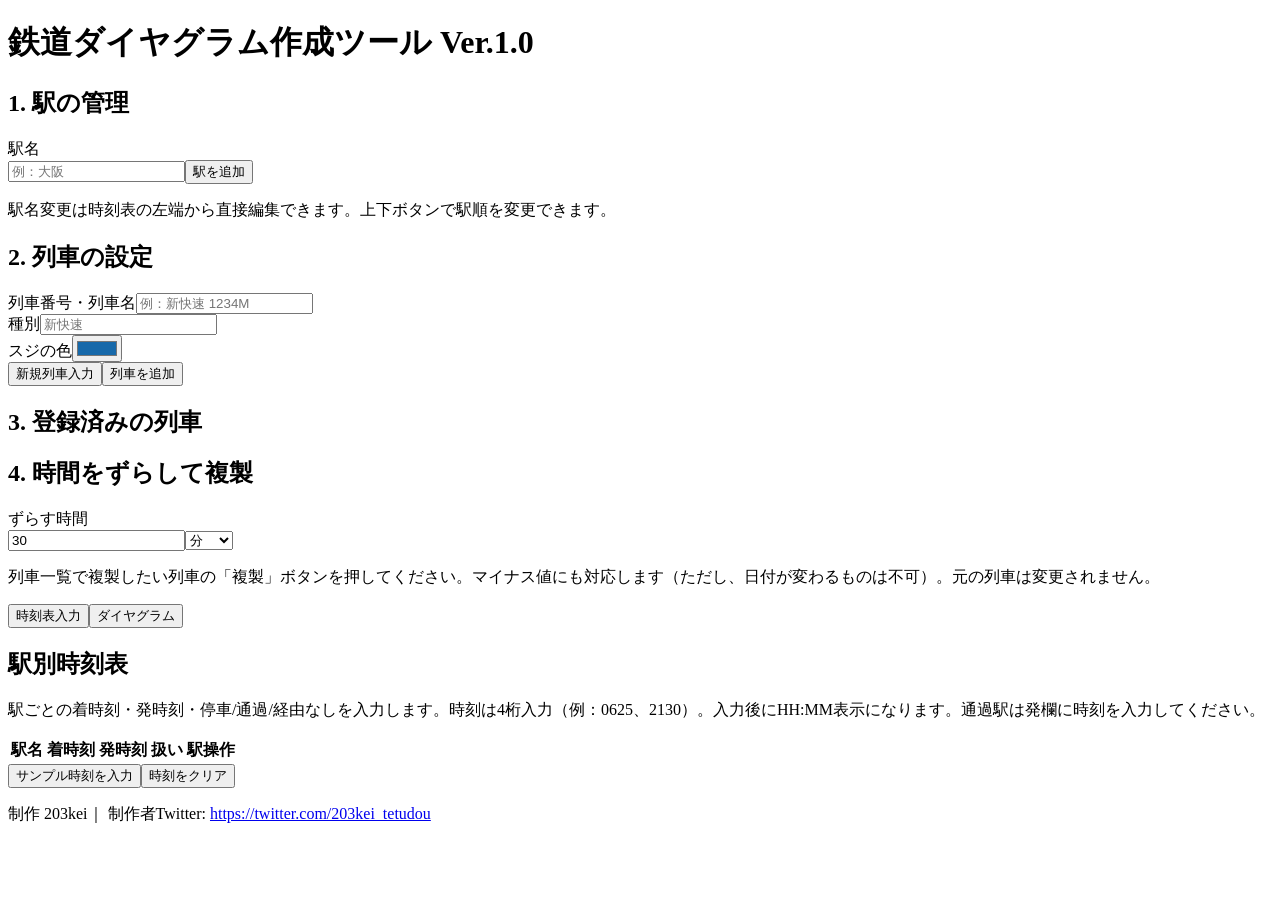
==== index.html @ 641d51cf "Add files via upload" ====
<!doctype html>
<html lang="ja">
<head>
<meta charset="utf-8">
<meta name="viewport" content="width=device-width,initial-scale=1">
<title>鉄道ダイヤグラム作成ツール Ver.1.0</title>
<link rel="stylesheet" href="style.css">
</head>
<body>
<header><h1>鉄道ダイヤグラム作成ツール Ver.1.0</h1></header>
<main>
<aside class="panel">
  <div class="section">
    <h2>1. 駅の管理</h2>
    <label for="newStation">駅名</label>
    <div class="row"><input id="newStation" placeholder="例：大阪"><button id="addStation">駅を追加</button></div>
    <p class="hint">駅名変更は時刻表の左端から直接編集できます。上下ボタンで駅順を変更できます。</p>
  </div>
  <div class="section">
    <h2>2. 列車の設定</h2>
    <label for="trainName">列車番号・列車名</label><input id="trainName" placeholder="例：新快速 1234M">
    <div class="row">
      <div><label for="trainType">種別</label><input id="trainType" placeholder="新快速"></div>
      <div><label for="trainColor">スジの色</label><input id="trainColor" type="color" value="#1769aa"></div>
    </div>
    <div class="actions"><button id="newTrain" class="secondary">新規列車入力</button><button id="saveTrain">列車を追加</button><button id="cancelEdit" class="secondary" hidden>編集取消</button></div>
    <div id="status" role="status"></div>
  </div>
  <div class="section">
    <h2>3. 登録済みの列車</h2><div id="trainList"></div>
  </div>
  <div>
    <h2>4. 時間をずらして複製</h2>
    <label for="shiftValue">ずらす時間</label>
    <div class="row"><input id="shiftValue" type="number" value="30" step="1"><select id="shiftUnit"><option value="1">分</option><option value="60">時間</option></select></div>
    <p class="hint">列車一覧で複製したい列車の「複製」ボタンを押してください。マイナス値にも対応します（ただし、日付が変わるものは不可）。元の列車は変更されません。</p>
  </div>
</aside>
<section class="work">
  <div class="tabs"><button id="tabTimetable" class="active">時刻表入力</button><button id="tabDiagram" class="secondary">ダイヤグラム</button></div>
  <section id="timetablePane">
    <h2>駅別時刻表</h2>
    <p class="hint">駅ごとの着時刻・発時刻・停車/通過/経由なしを入力します。時刻は4桁入力（例：0625、2130）。入力後にHH:MM表示になります。通過駅は発欄に時刻を入力してください。</p>
    <div class="table-wrap"><table id="timeTable"><thead><tr><th>駅名</th><th>着時刻</th><th>発時刻</th><th>扱い</th><th>駅操作</th></tr></thead><tbody></tbody></table></div>
    <div class="actions"><button id="fillDemo" class="secondary">サンプル時刻を入力</button><button id="clearTimes" class="secondary">時刻をクリア</button></div>
  </section>
  <section id="diagramPane" hidden>
    <div class="row" style="align-items:end;flex-wrap:wrap">
      <div><h2>ダイヤグラム</h2><small class="hint">横軸：時刻 ／ 縦軸：駅</small></div>
      <div><label for="startTime">表示開始</label><input id="startTime" type="text" value="0500" maxlength="5"></div>
      <div><label for="endTime">表示終了</label><input id="endTime" type="text" value="2400" maxlength="5"></div>
      <div style="flex:0 0 auto"><button id="redraw" class="secondary">更新</button></div>
    </div>
    <div class="actions">
      <button id="saveJson">JSON保存</button><button id="loadJson" class="secondary">JSON読み込み</button><input id="jsonFile" type="file" accept=".json,application/json" hidden>
      <button id="saveSvg" class="secondary">SVG保存</button><button id="saveCsv" class="secondary">CSV保存</button><button id="savePng" class="secondary">PNG保存</button>
    </div>
    <div id="diagramWrap"><svg id="diagram" xmlns="http://www.w3.org/2000/svg" role="img" aria-label="鉄道ダイヤグラム"></svg></div>
    <div id="legend" class="legend"></div>
  </section>
</section>
</main>
<footer>
  <p>制作 203kei｜ 制作者Twitter: <a href="https://twitter.com/203kei_tetudou" target="_blank" rel="noopener noreferrer">https://twitter.com/203kei_tetudou</a></p>
</footer>
<script>
(()=>{
'use strict';
const $=id=>document.getElementById(id),NS='http://www.w3.org/2000/svg';
let stations=[],trains=[],editingId=null,formRows=[];
const palette=['#1769aa','#d35400','#198754','#8e44ad','#c0392b','#117a65','#7d6608','#34495e'];
function uid(){return 'v3_'+Date.now().toString(36)+'_'+Math.random().toString(36).slice(2,9)}
function parseTime(v){
 if(v==null||String(v).trim()==='')return null;
 const s=String(v).trim().replace(':','');
 if(!/^\d{1,4}$/.test(s))return NaN;
 const padded=s.padStart(4,'0'),h=Number(padded.slice(0,2)),m=Number(padded.slice(2));
 return h<=47&&m<60?h*60+m:NaN;
}
function format(n){return n==null?'':String(Math.floor(n/60)).padStart(2,'0')+':'+String(n%60).padStart(2,'0')}
function inputFormat(v){const n=parseTime(v);return Number.isNaN(n)?v:n==null?'':format(n)}
function download(blob,name){const u=URL.createObjectURL(blob),a=document.createElement('a');a.href=u;a.download=name;document.body.append(a);a.click();a.remove();setTimeout(()=>URL.revokeObjectURL(u),1200)}
function status(s,bad=false){$('status').textContent=s;$('status').style.color=bad?'#a33':'#17623c'}
function freshRow(){return {arr:'',dep:'',kind:'none'}}
function makeRows(){formRows=stations.map(freshRow);drawTable()}
function resetForm(){editingId=null;$('trainName').value='';$('trainType').value='';$('trainColor').value='#1769aa';makeRows();$('saveTrain').textContent='列車を追加';$('cancelEdit').hidden=true}
function rowToMinutes(r){
 const a=parseTime(r.arr),d=parseTime(r.dep);
 if(Number.isNaN(a)||Number.isNaN(d))return {error:true};
 if(r.kind==='none')return {arr:null,dep:null,kind:'none'};
 if(r.kind==='pass'){const t=d??a;return t==null?{error:true}:{arr:null,dep:t,kind:'pass'};}
 if(a==null&&d==null)return {error:true};
 return {arr:a,dep:d,kind:'stop'};
}
function saveTrain(){
 const name=$('trainName').value.trim();if(!name){status('列車番号・列車名を入力してください。',true);return}
 const points=formRows.map((r,i)=>({station:stations[i].name,...rowToMinutes(r)}));
 if(points.some(p=>p.error)){status('時刻は4桁数字（例：0625）で入力してください。停車駅は着・発のどちらか、通過駅は時刻を入力してください。',true);return}
 const used=points.filter(p=>p.kind!=='none');if(used.length<2){status('2駅以上の時刻を入力してください。',true);return}
 const sequence=used.map(p=>p.dep??p.arr);
 for(let i=1;i<sequence.length;i++)if(sequence[i]<sequence[i-1]){status('時刻の順番が逆になっています。',true);return}
 const t={id:editingId||uid(),name,type:$('trainType').value.trim(),color:$('trainColor').value,points};
 if(editingId)trains=trains.map(x=>x.id===editingId?t:x);else trains.push(t);
 status(editingId?'列車を更新しました。':'列車を追加しました。');resetForm();render();
}
function editTrain(id){
 const t=trains.find(x=>x.id===id);if(!t)return;
 editingId=id;$('trainName').value=t.name;$('trainType').value=t.type||'';$('trainColor').value=t.color||'#1769aa';
 formRows=stations.map(s=>{const p=t.points.find(p=>p.station===s.name);return p?{arr:p.arr==null?'':format(p.arr),dep:p.dep==null?'':format(p.dep),kind:p.kind||'stop'}:freshRow()});
 drawTable();$('saveTrain').textContent='変更を保存';$('cancelEdit').hidden=false;status('編集中：'+t.name);showTab('timetable');
}
function deleteTrain(id){
 const t=trains.find(x=>x.id===id);if(!t||!confirm(t.name+'を削除しますか？'))return;
 trains=trains.filter(x=>x.id!==id);if(editingId===id)resetForm();render();status('列車を削除しました。');
}
function duplicateTrain(id){
 const original=trains.find(t=>t.id===id);if(!original)return;
 const raw=Number($('shiftValue').value),unit=Number($('shiftUnit').value);
 if(!Number.isFinite(raw)||!Number.isInteger(raw)){alert('ずらす時間を整数で入力してください。');return}
 const shift=raw*unit;
 const copy={...original,id:uid(),name:original.name+'（複製）',points:original.points.map(p=>({...p,arr:p.arr==null?null:p.arr+shift,dep:p.dep==null?null:p.dep+shift}))};
 if(copy.points.some(p=>(p.arr!=null&&p.arr<0)||(p.dep!=null&&p.dep<0))){alert('複製後の時刻が0時より前になります。複製できません。');return}
 trains.push(copy);render();status(original.name+'を'+(shift>=0?'+':'')+shift+'分ずらして複製しました。');
}
function drawList(){
 const el=$('trainList');el.replaceChildren();
 if(!trains.length){el.textContent='列車はまだありません。';el.className='hint';return}
 el.className='';
 trains.forEach(t=>{
  const d=document.createElement('div');d.className='train-card';
  const name=document.createElement('span');name.className='name';name.textContent=(t.type?'['+t.type+'] ':'')+t.name;
  const buttons=document.createElement('span');
  const e=document.createElement('button');e.className='secondary';e.textContent='編集';e.onclick=()=>editTrain(t.id);
  const c=document.createElement('button');c.className='secondary';c.textContent='複製';c.onclick=()=>duplicateTrain(t.id);
  const x=document.createElement('button');x.className='danger';x.textContent='削除';x.onclick=()=>deleteTrain(t.id);
  buttons.append(e,c,x);d.append(name,buttons);el.append(d);
 });
}
function drawTable(){
 const body=$('timeTable').querySelector('tbody');body.replaceChildren();
 stations.forEach((s,i)=>{
  const r=formRows[i]||freshRow(),tr=document.createElement('tr');
  const nameTd=document.createElement('td'),nameInput=document.createElement('input');
  nameInput.value=s.name;nameInput.setAttribute('aria-label','駅名');
  nameInput.onchange=()=>renameStation(s.id,nameInput.value);
  nameTd.append(nameInput);tr.append(nameTd);
  ['arr','dep'].forEach(key=>{
   const td=document.createElement('td'),input=document.createElement('input');
   input.className='time';input.inputMode='numeric';input.maxLength=5;input.placeholder='例 0625';input.value=r[key];
   input.setAttribute('aria-label',s.name+(key==='arr'?' 着時刻':' 発時刻'));
   input.oninput=()=>{formRows[i][key]=input.value.replace(/[^\d:]/g,'').slice(0,5)};
   input.onblur=()=>{if(input.value){const v=inputFormat(input.value);input.value=v;formRows[i][key]=v}};
   td.append(input);tr.append(td);
  });
  const kindTd=document.createElement('td'),sel=document.createElement('select');
  [['none','経由なし'],['stop','停車'],['pass','通過']].forEach(([v,l])=>{const o=document.createElement('option');o.value=v;o.textContent=l;sel.append(o)});
  sel.value=r.kind;sel.onchange=()=>{formRows[i].kind=sel.value;if(sel.value==='pass')formRows[i].arr='';drawTable()};
  kindTd.append(sel);tr.append(kindTd);
  const actionTd=document.createElement('td'),tools=document.createElement('div');tools.className='station-tools';
  const up=document.createElement('button');up.className='secondary';up.textContent='↑';up.disabled=i===0;up.onclick=()=>moveStation(i,-1);
  const down=document.createElement('button');down.className='secondary';down.textContent='↓';down.disabled=i===stations.length-1;down.onclick=()=>moveStation(i,1);
  const del=document.createElement('button');del.className='danger';del.textContent='削除';del.onclick=()=>deleteStation(s.id);
  tools.append(up,down,del);actionTd.append(tools);tr.append(actionTd);body.append(tr);
 });
}
function renameStation(id,value){
 const name=value.trim();if(!name){alert('駅名を空欄にはできません。');drawTable();return}
 if(stations.some(s=>s.id!==id&&s.name===name)){alert('同じ駅名は登録できません。');drawTable();return}
 const s=stations.find(x=>x.id===id);if(!s)return;const old=s.name;s.name=name;
 trains.forEach(t=>t.points.forEach(p=>{if(p.station===old)p.station=name}));
 renderDiagram();
}
function addStation(){
 const name=$('newStation').value.trim();if(!name)return;
 if(stations.some(s=>s.name===name)){alert('同じ駅名は登録できません。');return}
 stations.push({id:uid(),name});$('newStation').value='';
 formRows.push(freshRow());
 render();status(name+'を追加しました。');
}
function deleteStation(id){
 const s=stations.find(x=>x.id===id);if(!s)return;
 if(!confirm(s.name+'を削除しますか？登録済み列車の該当駅データも削除されます。'))return;
 const idx=stations.findIndex(x=>x.id===id);stations.splice(idx,1);
 trains.forEach(t=>t.points=t.points.filter(p=>p.station!==s.name));
 formRows.splice(idx,1);
 render();status(s.name+'を削除しました。');
}
function moveStation(index,delta){
 const target=index+delta;if(target<0||target>=stations.length)return;
 [stations[index],stations[target]]=[stations[target],stations[index]];
 [formRows[index],formRows[target]]=[formRows[target],formRows[index]];
 render();
}
function renderList(){drawList()}
function renderDiagram(){
 const svg=$('diagram'),start=parseTime($('startTime').value),end=parseTime($('endTime').value);
 if(start==null||end==null||Number.isNaN(start)||Number.isNaN(end)||end<=start){svg.innerHTML='<text x="20" y="35" fill="#a33">表示時刻を確認してください（終了は開始より後）。</text>';return}
 const W=1100,L=145,R=25,T=45,B=55,ph=Math.max(350,stations.length*58),H=T+ph+B,pw=W-L-R;
 const x=t=>L+(t-start)/(end-start)*pw,y=i=>T+(stations.length<2?0:i*ph/(stations.length-1));
 let z='<rect width="'+W+'" height="'+H+'" fill="white"/>';
 const step=(end-start)>360?60:30;
 for(let t=Math.ceil(start/step)*step;t<=end;t+=step){const xx=x(t);z+='<line x1="'+xx+'" y1="'+T+'" x2="'+xx+'" y2="'+(T+ph)+'" stroke="#dce3eb"/><text x="'+xx+'" y="'+(T-12)+'" text-anchor="middle" font-size="12" fill="#425466">'+format(t)+'</text>'}
 stations.forEach((s,i)=>{const yy=y(i);z+='<line x1="'+L+'" y1="'+yy+'" x2="'+(W-R)+'" y2="'+yy+'" stroke="#cbd5df"/><text x="'+(L-12)+'" y="'+(yy+4)+'" text-anchor="end" font-size="12" fill="#24364a">'+escapeXML(s.name)+'</text>'});
 trains.forEach(t=>{
  const pts=t.points
   .map(p=>({p,index:stations.findIndex(s=>s.name===p.station)}))
   .filter(o=>o.index>=0&&o.p.kind!=='none')
   .map(o=>{
    const time=o.p.dep??o.p.arr;
    return {
     time:time,
     x:time!=null?x(time):null,
     y:y(o.index),
     kind:o.p.kind,
     index:o.index
    };
   })
   .filter(p=>p.time!=null&&p.time>=start&&p.time<=end);

  if(pts.length>=2){
   z+='<polyline points="'+pts.map(p=>p.x+','+p.y).join(' ')+'" fill="none" stroke="'+safeColor(t.color)+'" stroke-width="2.4" stroke-linejoin="round"/>';
   pts.forEach(p=>{if(p.kind==='pass')z+='<path d="M '+(p.x-4)+' '+(p.y-4)+' L '+(p.x+4)+' '+(p.y+4)+' M '+(p.x-4)+' '+(p.y+4)+' L '+(p.x+4)+' '+(p.y-4)+'" stroke="'+safeColor(t.color)+'" stroke-width="2"/>';else z+='<circle cx="'+p.x+'" cy="'+p.y+'" r="3" fill="'+safeColor(t.color)+'"/>'});
   const last=pts[pts.length-1];
   const labelX=Math.min(W-R-10,Math.max(L+5,last.x+7));
   const textAnchor=last.x+70>W-R?'end':'start';
   const adjustedX=textAnchor==='end'?Math.min(W-R-5,last.x-7):labelX;
   z+='<text x="'+adjustedX+'" y="'+(last.y-7)+'" text-anchor="'+textAnchor+'" font-size="11" fill="'+safeColor(t.color)+'">'+escapeXML(t.name)+'</text>';
  }
 });
 svg.setAttribute('viewBox','0 0 '+W+' '+H);svg.setAttribute('width',W);svg.setAttribute('height',H);svg.innerHTML=z;
 const legend=$('legend');legend.replaceChildren();trains.forEach(t=>{const s=document.createElement('span'),i=document.createElement('i');i.className='swatch';i.style.background=safeColor(t.color);s.append(i,document.createTextNode((t.type?'['+t.type+'] ':'')+t.name));legend.append(s)});
}
function safeColor(c){return /^#[0-9a-f]{6}$/i.test(c||'')?c:'#1769aa'}
function escapeXML(v){return String(v).replace(/[<>&"']/g,c=>({'<':'&lt;','>':'&gt;','&':'&amp;','"':'&quot;',"'":'&apos;'}[c]))}
function render(){drawList();drawTable();renderDiagram()}
function showTab(which){const tt=which==='timetable';$('timetablePane').hidden=!tt;$('diagramPane').hidden=tt;$('tabTimetable').className=tt?'active':'secondary';$('tabDiagram').className=tt?'secondary':'active';if(!tt)renderDiagram()}
function exportJSON(){
 const data={version:3,stations:stations.map(s=>({name:s.name})),trains:trains.map(t=>({id:t.id,name:t.name,type:t.type,color:t.color,points:t.points.map(p=>({station:p.station,arr:p.arr,dep:p.dep,kind:p.kind}))}))};
 download(new Blob([JSON.stringify(data,null,2)],{type:'application/json'}),'railway-diagram-v3.json');
}
function normalizeLoaded(d){
 if(!d||!Array.isArray(d.stations)||!Array.isArray(d.trains))throw Error('JSONの形式が違います。');
 const ss=d.stations.map(s=>({id:uid(),name:String(typeof s==='string'?s:(s.name??'' )).trim()}));
 if(ss.some(s=>!s.name))throw Error('駅名が空欄のデータがあります。');
 if(new Set(ss.map(s=>s.name)).size!==ss.length)throw Error('駅名が重複しています。');
 const ts=d.trains.map(t=>{
  let points=[];
  if(Array.isArray(t.points)){
   points=ss.map(s=>{
    const p=t.points.find(p=>p.station===s.name)||{};
    return {station:s.name,arr:finiteOrNull(p.arr),dep:finiteOrNull(p.dep),kind:['none','stop','pass'].includes(p.kind)?p.kind:'stop'};
   });
  }else{

   points=ss.map(s=>{
    const v=t.stops?.[s.name]??t.stops?.[s.name+',路線未設定']??null;
    const n=typeof v==='string'?parseTime(v):v;
    return {station:s.name,arr:null,dep:finiteOrNull(n),kind:n==null?'none':'stop'};
   });
  }
  return {id:uid(),name:String(t.name||'無名列車'),type:String(t.type||''),color:safeColor(t.color),points};
 });
 return {stations:ss,trains:ts};
}
function finiteOrNull(v){return typeof v==='number'&&Number.isFinite(v)?v:null}
async function loadJSON(e){
 const f=e.target.files[0];if(!f)return;
 try{const d=JSON.parse(await f.text()),n=normalizeLoaded(d);stations=n.stations;trains=n.trains;resetForm();render();status('JSONを読み込みました（Ver.1/2形式を含む）。')}
 catch(err){alert('読み込み失敗：'+err.message)}e.target.value='';
}
function exportCSV(){
 const rows=[['列車名','種別','駅名','着時刻','発時刻','扱い']];
 trains.forEach(t=>t.points.forEach(p=>rows.push([t.name,t.type,p.station,p.arr==null?'':format(p.arr),p.dep==null?'':format(p.dep),p.kind])));
 const csv='﻿'+rows.map(r=>r.map(v=>'"'+String(v??'').replace(/"/g,'""')+'"').join(',')).join('
');
 download(new Blob([csv],{type:'text/csv;charset=utf-8'}),'railway-diagram-v3.csv');
}
function exportSVG(){
 const c=$('diagram').cloneNode(true);c.setAttribute('xmlns',NS);
 download(new Blob([new XMLSerializer().serializeToString(c)],{type:'image/svg+xml;charset=utf-8'}),'railway-diagram-v3.svg');
}
function exportPNG(){
 const src=new XMLSerializer().serializeToString($('diagram')),u=URL.createObjectURL(new Blob([src],{type:'image/svg+xml;charset=utf-8'})),img=new Image();
 img.onload=()=>{const c=document.createElement('canvas');c.width=img.width*2;c.height=img.height*2;const ctx=c.getContext('2d');ctx.scale(2,2);ctx.fillStyle='white';ctx.fillRect(0,0,img.width,img.height);ctx.drawImage(img,0,0);URL.revokeObjectURL(u);c.toBlob(b=>{if(b)download(b,'railway-diagram-v3.png');else alert('PNG変換に失敗しました。')})};
 img.onerror=()=>{URL.revokeObjectURL(u);alert('PNG変換に失敗しました。SVG保存をお試しください。')};img.src=u;
}
$('addStation').onclick=addStation;$('newStation').addEventListener('keydown',e=>{if(e.key==='Enter')addStation()});
$('newTrain').onclick=()=>{resetForm();status('新しい列車を入力できます。')};
$('saveTrain').onclick=saveTrain;$('cancelEdit').onclick=()=>{resetForm();status('編集を取り消しました。')};
$('fillDemo').onclick=()=>{formRows=stations.map((s,i)=>({arr:format(8*60+i*8),dep:format(8*60+2+i*8),kind:i===2?'pass':'stop'}));drawTable()};
$('clearTimes').onclick=()=>{makeRows();status('時刻欄をクリアしました。')};
$('tabTimetable').onclick=()=>showTab('timetable');$('tabDiagram').onclick=()=>showTab('diagram');$('redraw').onclick=renderDiagram;
$('saveJson').onclick=exportJSON;$('loadJson').onclick=()=>$('jsonFile').click();$('jsonFile').onchange=loadJSON;
$('saveSvg').onclick=exportSVG;$('saveCsv').onclick=exportCSV;$('savePng').onclick=exportPNG;

// 初期サンプル
stations=['大阪','新大阪','茨木','高槻','京都','山科','堅田'].map(name=>({id:uid(),name}));
formRows=stations.map((s,i)=>({arr:format(8*60+i*8),dep:format(8*60+2+i*8),kind:i===2?'pass':'stop'}));
trains=[{id:uid(),name:'新快速 1号',type:'新快速',color:'#1769aa',points:stations.map((s,i)=>({station:s.name,arr:i===2?null:480+i*8,dep:482+i*8,kind:i===2?'pass':'stop'}))}];
drawList();drawTable();renderDiagram();
// 内部開発ver 3.0
})();
</script>
</body>
</html>
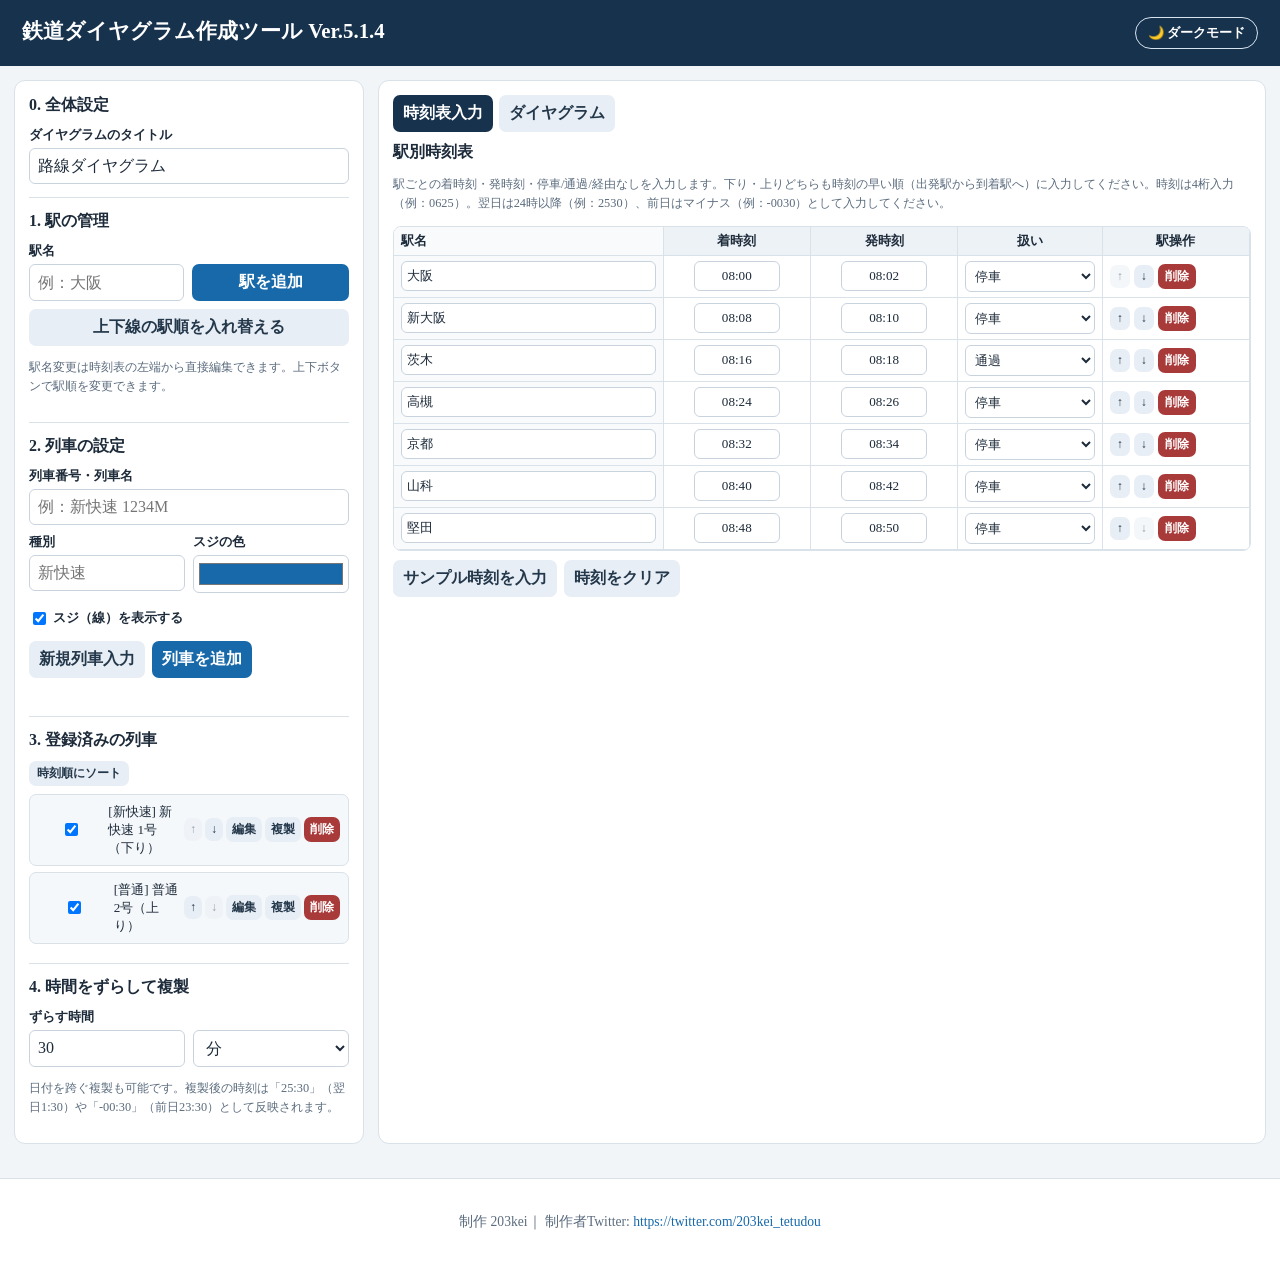
==== commit 60273f96: "Add files via upload" ====
--- a/index.html
+++ b/index.html
@@ -3,17 +3,120 @@
 <head>
 <meta charset="utf-8">
 <meta name="viewport" content="width=device-width,initial-scale=1">
-<title>鉄道ダイヤグラム作成ツール Ver.1.0</title>
-<link rel="stylesheet" href="style.css">
+<title>鉄道ダイヤグラム作成ツール Ver.5.1.4</title>
+<style>
+:root{
+  --bg-color:#f2f5f8;
+  --panel-bg:#ffffff;
+  --text-color:#1d2b3a;
+  --sub-text:#5b6c7e;
+  --border-color:#d9e1e9;
+  --header-bg:#17324d;
+  --header-text:#ffffff;
+  --header-sub:#d7e3ef;
+  --input-bg:#ffffff;
+  --input-border:#c9d3de;
+  --table-th-bg:#edf2f7;
+  --table-sticky-bg:#f8fafc;
+  --btn-sec-bg:#e8eef5;
+  --btn-sec-text:#24384b;
+  --card-bg:#f5f8fb;
+  --svg-bg:#ffffff;
+  --grid-line:#dce3eb;
+  --station-line:#cbd5df;
+  --text-dark:#24364a;
+}
+[data-theme="dark"]{
+  --bg-color:#121820;
+  --panel-bg:#1a232e;
+  --text-color:#e2e8f0;
+  --sub-text:#94a3b8;
+  --border-color:#2e3d4e;
+  --header-bg:#0f172a;
+  --header-text:#f8fafc;
+  --header-sub:#94a3b8;
+  --input-bg:#0f172a;
+  --input-border:#334155;
+  --table-th-bg:#1e293b;
+  --table-sticky-bg:#0f172a;
+  --btn-sec-bg:#334155;
+  --btn-sec-text:#f8fafc;
+  --card-bg:#0f172a;
+  --svg-bg:#0f172a;
+  --grid-line:#334155;
+  --station-line:#475569;
+  --text-dark:#cbd5e1;
+}
+
+*{box-sizing:border-box}
+body{margin:0;background:var(--bg-color);color:var(--text-color);transition:background .2s,color .2s}
+header{background:var(--header-bg);color:var(--header-text);padding:17px 22px;display:flex;justify-content:space-between;align-items:center}
+header h1{margin:0 0 4px;font-size:1.3rem}
+header p{margin:0;color:var(--header-sub);font-size:.88rem}
+main{max-width:1600px;margin:auto;padding:14px;display:grid;grid-template-columns:350px minmax(0,1fr);gap:14px}
+.panel,.work{background:var(--panel-bg);border:1px solid var(--border-color);border-radius:11px;padding:14px;min-width:0}
+h2{font-size:1rem;margin:0 0 10px}h3{font-size:.9rem;margin:12px 0 6px}
+label{display:block;font-size:.82rem;font-weight:650;margin:8px 0 4px}
+input,select,textarea{font:inherit;border:1px solid var(--input-border);border-radius:6px;padding:8px;background:var(--input-bg);color:var(--text-color);max-width:100%}
+input,select{width:100%}input[type=color]{height:38px;padding:3px}
+button{font:inherit;font-weight:650;border:0;border-radius:7px;padding:8px 10px;background:#1769aa;color:white;cursor:pointer}
+button.secondary{background:var(--btn-sec-bg);color:var(--btn-sec-text)}
+button.danger{background:#a83a3a}
+button:disabled{opacity:.45;cursor:not-allowed}
+.theme-btn{background:transparent;border:1px solid var(--header-sub);color:var(--header-text);padding:6px 12px;border-radius:20px;font-size:.82rem;cursor:pointer}
+.row{display:flex;gap:8px}.row>*{flex:1;min-width:0}
+.section{border-bottom:1px solid var(--border-color);padding-bottom:13px;margin-bottom:13px}
+.hint{font-size:.77rem;color:var(--sub-text);line-height:1.55}
+.actions{display:flex;flex-wrap:wrap;gap:7px;margin-top:9px}
+#status{font-size:.8rem;min-height:1.4em;margin-top:7px;color:#17623c}
+[data-theme="dark"] #status{color:#4ade80}
+.table-wrap{overflow:auto;border:1px solid var(--border-color);border-radius:8px;max-height:65vh}
+table{border-collapse:collapse;width:100%;min-width:650px;font-size:.83rem}
+th,td{border-bottom:1px solid var(--border-color);border-right:1px solid var(--border-color);padding:5px 7px;text-align:center;white-space:nowrap}
+th{position:sticky;top:0;background:var(--table-th-bg);z-index:1;font-weight:700}
+td:first-child,th:first-child{text-align:left;position:sticky;left:0;background:var(--table-sticky-bg);z-index:2}th:first-child{z-index:3}
+td input,td select{min-width:78px;padding:6px 5px;font-size:.82rem}
+td .time{width:86px;text-align:center;font-variant-numeric:tabular-nums}
+.train-card{padding:8px;background:var(--card-bg);border-radius:7px;margin:6px 0;font-size:.82rem;display:flex;justify-content:space-between;gap:6px;align-items:center;border:1px solid var(--border-color)}
+.train-card button{padding:4px 6px;font-size:.75rem}
+.train-card .name{min-width:0;overflow-wrap:anywhere;display:flex;align-items:center;gap:4px}
+.train-tools{display:flex;gap:3px;align-items:center;flex-shrink:0}
+#diagramWrap{overflow:auto;border:1px solid var(--border-color);border-radius:8px}
+#diagram{display:block;min-width:700px;width:100%;height:auto;background:var(--svg-bg)}
+.tabs{display:flex;gap:6px;flex-wrap:wrap;margin-bottom:10px}
+.tabs button.active{background:#17324d;color:#fff}
+[data-theme="dark"] .tabs button.active{background:#38bdf8;color:#0f172a}
+.legend{display:flex;gap:12px;flex-wrap:wrap;font-size:.78rem;margin-top:9px}
+.swatch{width:18px;height:3px;display:inline-block;vertical-align:middle;margin-right:5px}
+.station-tools{display:flex;gap:4px;align-items:center}.station-tools button{padding:4px 7px;font-size:.75rem}
+.chk-label{display:inline-flex;align-items:center;gap:4px;cursor:pointer;font-size:.82rem;font-weight:650}
+.chk-label input[type=checkbox]{width:auto;cursor:pointer}
+footer{text-align:center;padding:20px 14px;font-size:.85rem;color:var(--sub-text);background:var(--panel-bg);border-top:1px solid var(--border-color);margin-top:20px}
+footer a{color:#1769aa;text-decoration:none}
+[data-theme="dark"] footer a{color:#38bdf8}
+footer a:hover{text-decoration:underline}
+@media(max-width:950px){main{grid-template-columns:1fr;padding:9px}header{padding:14px;flex-direction:column;gap:10px;text-align:center}}
+</style>
 </head>
 <body>
-<header><h1>鉄道ダイヤグラム作成ツール Ver.1.0</h1></header>
+<header>
+  <div>
+    <h1>鉄道ダイヤグラム作成ツール Ver.5.1.4</h1>
+  </div>
+  <button id="toggleTheme" class="theme-btn">🌙 ダークモード</button>
+</header>
 <main>
 <aside class="panel">
+  <div class="section">
+    <h2>0. 全体設定</h2>
+    <label for="diagramTitle">ダイヤグラムのタイトル</label>
+    <input id="diagramTitle" placeholder="例：〇〇線 平日基本ダイヤ" value="路線ダイヤグラム">
+  </div>
   <div class="section">
     <h2>1. 駅の管理</h2>
     <label for="newStation">駅名</label>
     <div class="row"><input id="newStation" placeholder="例：大阪"><button id="addStation">駅を追加</button></div>
+    <div style="margin-top:8px"><button id="reverseStations" class="secondary" style="width:100%">上下線の駅順を入れ替える</button></div>
     <p class="hint">駅名変更は時刻表の左端から直接編集できます。上下ボタンで駅順を変更できます。</p>
   </div>
   <div class="section">
@@ -23,32 +126,39 @@
       <div><label for="trainType">種別</label><input id="trainType" placeholder="新快速"></div>
       <div><label for="trainColor">スジの色</label><input id="trainColor" type="color" value="#1769aa"></div>
     </div>
+    <div style="margin-top:8px">
+      <label class="chk-label"><input id="trainVisible" type="checkbox" checked> スジ（線）を表示する</label>
+    </div>
     <div class="actions"><button id="newTrain" class="secondary">新規列車入力</button><button id="saveTrain">列車を追加</button><button id="cancelEdit" class="secondary" hidden>編集取消</button></div>
     <div id="status" role="status"></div>
   </div>
   <div class="section">
-    <h2>3. 登録済みの列車</h2><div id="trainList"></div>
+    <h2>3. 登録済みの列車</h2>
+    <div class="actions" style="margin-bottom:8px">
+      <button id="sortTrainByTime" class="secondary" style="padding:4px 8px;font-size:.75rem">時刻順にソート</button>
+    </div>
+    <div id="trainList"></div>
   </div>
   <div>
     <h2>4. 時間をずらして複製</h2>
     <label for="shiftValue">ずらす時間</label>
     <div class="row"><input id="shiftValue" type="number" value="30" step="1"><select id="shiftUnit"><option value="1">分</option><option value="60">時間</option></select></div>
-    <p class="hint">列車一覧で複製したい列車の「複製」ボタンを押してください。マイナス値にも対応します（ただし、日付が変わるものは不可）。元の列車は変更されません。</p>
+    <p class="hint">日付を跨ぐ複製も可能です。複製後の時刻は「25:30」（翌日1:30）や「-00:30」（前日23:30）として反映されます。</p>
   </div>
 </aside>
 <section class="work">
   <div class="tabs"><button id="tabTimetable" class="active">時刻表入力</button><button id="tabDiagram" class="secondary">ダイヤグラム</button></div>
   <section id="timetablePane">
     <h2>駅別時刻表</h2>
-    <p class="hint">駅ごとの着時刻・発時刻・停車/通過/経由なしを入力します。時刻は4桁入力（例：0625、2130）。入力後にHH:MM表示になります。通過駅は発欄に時刻を入力してください。</p>
+    <p class="hint">駅ごとの着時刻・発時刻・停車/通過/経由なしを入力します。下り・上りどちらも時刻の早い順（出発駅から到着駅へ）に入力してください。時刻は4桁入力（例：0625）。翌日は24時以降（例：2530）、前日はマイナス（例：-0030）として入力してください。</p>
     <div class="table-wrap"><table id="timeTable"><thead><tr><th>駅名</th><th>着時刻</th><th>発時刻</th><th>扱い</th><th>駅操作</th></tr></thead><tbody></tbody></table></div>
     <div class="actions"><button id="fillDemo" class="secondary">サンプル時刻を入力</button><button id="clearTimes" class="secondary">時刻をクリア</button></div>
   </section>
   <section id="diagramPane" hidden>
     <div class="row" style="align-items:end;flex-wrap:wrap">
       <div><h2>ダイヤグラム</h2><small class="hint">横軸：時刻 ／ 縦軸：駅</small></div>
-      <div><label for="startTime">表示開始</label><input id="startTime" type="text" value="0500" maxlength="5"></div>
-      <div><label for="endTime">表示終了</label><input id="endTime" type="text" value="2400" maxlength="5"></div>
+      <div><label for="startTime">表示開始</label><input id="startTime" type="text" value="0500" maxlength="8"></div>
+      <div><label for="endTime">表示終了</label><input id="endTime" type="text" value="2400" maxlength="8"></div>
       <div style="flex:0 0 auto"><button id="redraw" class="secondary">更新</button></div>
     </div>
     <div class="actions">
@@ -67,75 +177,139 @@
 (()=>{
 'use strict';
 const $=id=>document.getElementById(id),NS='http://www.w3.org/2000/svg';
-let stations=[],trains=[],editingId=null,formRows=[];
-const palette=['#1769aa','#d35400','#198754','#8e44ad','#c0392b','#117a65','#7d6608','#34495e'];
-function uid(){return 'v3_'+Date.now().toString(36)+'_'+Math.random().toString(36).slice(2,9)}
+let stations=[],trains=[],editingId=null,formRows=[],isReversed=false,theme='light';
+
+function uid(){return 'v5_'+Date.now().toString(36)+'_'+Math.random().toString(36).slice(2,9)}
+
 function parseTime(v){
  if(v==null||String(v).trim()==='')return null;
- const s=String(v).trim().replace(':','');
- if(!/^\d{1,4}$/.test(s))return NaN;
- const padded=s.padStart(4,'0'),h=Number(padded.slice(0,2)),m=Number(padded.slice(2));
- return h<=47&&m<60?h*60+m:NaN;
-}
-function format(n){return n==null?'':String(Math.floor(n/60)).padStart(2,'0')+':'+String(n%60).padStart(2,'0')}
-function inputFormat(v){const n=parseTime(v);return Number.isNaN(n)?v:n==null?'':format(n)}
+ let s=String(v).trim().replace(':','');
+ let isNeg = false;
+ if(s.startsWith('-')){
+  isNeg = true;
+  s = s.slice(1);
+ }
+ if(!/^\d{1,5}$/.test(s))return NaN;
+ const padded=s.padStart(4,'0');
+ const h=Number(padded.slice(0,padded.length-2));
+ const m=Number(padded.slice(padded.length-2));
+ if(m>=60) return NaN;
+ let total = h*60 + m;
+ return isNeg ? -total : total;
+}
+
+function format(n){
+ if(n==null)return '';
+ const isNeg = n < 0;
+ const absN = Math.abs(n);
+ const h = Math.floor(absN / 60);
+ const m = absN % 60;
+ return (isNeg ? '-' : '') + String(h).padStart(2,'0') + ':' + String(m).padStart(2,'0');
+}
+
+function inputFormat(v){
+ const n=parseTime(v);
+ return Number.isNaN(n)?v:n==null?'':format(n);
+}
+
 function download(blob,name){const u=URL.createObjectURL(blob),a=document.createElement('a');a.href=u;a.download=name;document.body.append(a);a.click();a.remove();setTimeout(()=>URL.revokeObjectURL(u),1200)}
-function status(s,bad=false){$('status').textContent=s;$('status').style.color=bad?'#a33':'#17623c'}
+function status(s,bad=false){$('status').textContent=s;$('status').style.color=bad?(theme==='dark'?'#f87171':'#a33'):(theme==='dark'?'#4ade80':'#17623c')}
 function freshRow(){return {arr:'',dep:'',kind:'none'}}
 function makeRows(){formRows=stations.map(freshRow);drawTable()}
-function resetForm(){editingId=null;$('trainName').value='';$('trainType').value='';$('trainColor').value='#1769aa';makeRows();$('saveTrain').textContent='列車を追加';$('cancelEdit').hidden=true}
+function resetForm(){editingId=null;$('trainName').value='';$('trainType').value='';$('trainColor').value='#1769aa';$('trainVisible').checked=true;makeRows();$('saveTrain').textContent='列車を追加';$('cancelEdit').hidden=true}
+
 function rowToMinutes(r){
  const a=parseTime(r.arr),d=parseTime(r.dep);
  if(Number.isNaN(a)||Number.isNaN(d))return {error:true};
  if(r.kind==='none')return {arr:null,dep:null,kind:'none'};
- if(r.kind==='pass'){const t=d??a;return t==null?{error:true}:{arr:null,dep:t,kind:'pass'};}
+ if(r.kind==='pass'){
+  const t=d??a;
+  return {arr:t,dep:t,kind:'pass'};
+ }
  if(a==null&&d==null)return {error:true};
- return {arr:a,dep:d,kind:'stop'};
-}
+ return {arr:a??d,dep:d??a,kind:'stop'};
+}
+
 function saveTrain(){
  const name=$('trainName').value.trim();if(!name){status('列車番号・列車名を入力してください。',true);return}
  const points=formRows.map((r,i)=>({station:stations[i].name,...rowToMinutes(r)}));
- if(points.some(p=>p.error)){status('時刻は4桁数字（例：0625）で入力してください。停車駅は着・発のどちらか、通過駅は時刻を入力してください。',true);return}
- const used=points.filter(p=>p.kind!=='none');if(used.length<2){status('2駅以上の時刻を入力してください。',true);return}
- const sequence=used.map(p=>p.dep??p.arr);
- for(let i=1;i<sequence.length;i++)if(sequence[i]<sequence[i-1]){status('時刻の順番が逆になっています。',true);return}
- const t={id:editingId||uid(),name,type:$('trainType').value.trim(),color:$('trainColor').value,points};
+ if(points.some(p=>p.error)){status('時刻を正しい形式で入力してください。',true);return}
+ const used=points.filter(p=>p.kind!=='none'&&(p.arr!=null||p.dep!=null));
+ if(used.length<2){status('時刻が入力されている駅が2駅以上必要です。',true);return}
+ const visible=$('trainVisible').checked;
+ const t={id:editingId||uid(),name,type:$('trainType').value.trim(),color:$('trainColor').value,visible,points};
  if(editingId)trains=trains.map(x=>x.id===editingId?t:x);else trains.push(t);
  status(editingId?'列車を更新しました。':'列車を追加しました。');resetForm();render();
 }
+
 function editTrain(id){
  const t=trains.find(x=>x.id===id);if(!t)return;
- editingId=id;$('trainName').value=t.name;$('trainType').value=t.type||'';$('trainColor').value=t.color||'#1769aa';
+ editingId=id;$('trainName').value=t.name;$('trainType').value=t.type||'';$('trainColor').value=t.color||'#1769aa';$('trainVisible').checked=t.visible!==false;
  formRows=stations.map(s=>{const p=t.points.find(p=>p.station===s.name);return p?{arr:p.arr==null?'':format(p.arr),dep:p.dep==null?'':format(p.dep),kind:p.kind||'stop'}:freshRow()});
  drawTable();$('saveTrain').textContent='変更を保存';$('cancelEdit').hidden=false;status('編集中：'+t.name);showTab('timetable');
 }
+
 function deleteTrain(id){
  const t=trains.find(x=>x.id===id);if(!t||!confirm(t.name+'を削除しますか？'))return;
  trains=trains.filter(x=>x.id!==id);if(editingId===id)resetForm();render();status('列車を削除しました。');
 }
+
+function moveTrain(index,delta){
+ const target=index+delta;if(target<0||target>=trains.length)return;
+ [trains[index],trains[target]]=[trains[target],trains[index]];
+ render();
+}
+
+function sortTrainByTime(){
+ trains.sort((a,b)=>{
+  const getFirstTime=t=>{
+   const pts=t.points.filter(p=>p.kind!=='none'&&(p.arr!=null||p.dep!=null));
+   if(!pts.length) return Infinity;
+   const times=pts.map(p=>p.arr??p.dep).filter(v=>v!=null);
+   return times.length?Math.min(...times):Infinity;
+  };
+  return getFirstTime(a)-getFirstTime(b);
+ });
+ render();status('列車を始発時刻順に並び替えました。');
+}
+
+function toggleTrainVisibility(id){
+ const t=trains.find(x=>x.id===id);if(!t)return;
+ t.visible=!(t.visible!==false);
+ render();
+}
+
 function duplicateTrain(id){
  const original=trains.find(t=>t.id===id);if(!original)return;
  const raw=Number($('shiftValue').value),unit=Number($('shiftUnit').value);
  if(!Number.isFinite(raw)||!Number.isInteger(raw)){alert('ずらす時間を整数で入力してください。');return}
  const shift=raw*unit;
  const copy={...original,id:uid(),name:original.name+'（複製）',points:original.points.map(p=>({...p,arr:p.arr==null?null:p.arr+shift,dep:p.dep==null?null:p.dep+shift}))};
- if(copy.points.some(p=>(p.arr!=null&&p.arr<0)||(p.dep!=null&&p.dep<0))){alert('複製後の時刻が0時より前になります。複製できません。');return}
  trains.push(copy);render();status(original.name+'を'+(shift>=0?'+':'')+shift+'分ずらして複製しました。');
 }
+
 function drawList(){
  const el=$('trainList');el.replaceChildren();
  if(!trains.length){el.textContent='列車はまだありません。';el.className='hint';return}
  el.className='';
- trains.forEach(t=>{
+ trains.forEach((t,i)=>{
   const d=document.createElement('div');d.className='train-card';
-  const name=document.createElement('span');name.className='name';name.textContent=(t.type?'['+t.type+'] ':'')+t.name;
-  const buttons=document.createElement('span');
+  const left=document.createElement('span');left.className='name';
+  const chk=document.createElement('input');chk.type='checkbox';chk.checked=t.visible!==false;
+  chk.title='スジの表示/非表示切替';chk.onchange=()=>toggleTrainVisibility(t.id);
+  const labelText=document.createTextNode(' '+(t.type?'['+t.type+'] ':'')+t.name);
+  left.append(chk,labelText);
+
+  const buttons=document.createElement('span');buttons.className='train-tools';
+  const up=document.createElement('button');up.className='secondary';up.textContent='↑';up.disabled=i===0;up.title='上に移動';up.onclick=()=>moveTrain(i,-1);
+  const down=document.createElement('button');down.className='secondary';down.textContent='↓';down.disabled=i===trains.length-1;down.title='下に移動';down.onclick=()=>moveTrain(i,1);
   const e=document.createElement('button');e.className='secondary';e.textContent='編集';e.onclick=()=>editTrain(t.id);
   const c=document.createElement('button');c.className='secondary';c.textContent='複製';c.onclick=()=>duplicateTrain(t.id);
   const x=document.createElement('button');x.className='danger';x.textContent='削除';x.onclick=()=>deleteTrain(t.id);
-  buttons.append(e,c,x);d.append(name,buttons);el.append(d);
- });
-}
+  buttons.append(up,down,e,c,x);d.append(left,buttons);el.append(d);
+ });
+}
+
 function drawTable(){
  const body=$('timeTable').querySelector('tbody');body.replaceChildren();
  stations.forEach((s,i)=>{
@@ -146,15 +320,15 @@
   nameTd.append(nameInput);tr.append(nameTd);
   ['arr','dep'].forEach(key=>{
    const td=document.createElement('td'),input=document.createElement('input');
-   input.className='time';input.inputMode='numeric';input.maxLength=5;input.placeholder='例 0625';input.value=r[key];
+   input.className='time';input.inputMode='text';input.placeholder='例 0625 / 2530';input.value=r[key];
    input.setAttribute('aria-label',s.name+(key==='arr'?' 着時刻':' 発時刻'));
-   input.oninput=()=>{formRows[i][key]=input.value.replace(/[^\d:]/g,'').slice(0,5)};
+   input.oninput=()=>{formRows[i][key]=input.value};
    input.onblur=()=>{if(input.value){const v=inputFormat(input.value);input.value=v;formRows[i][key]=v}};
    td.append(input);tr.append(td);
   });
   const kindTd=document.createElement('td'),sel=document.createElement('select');
   [['none','経由なし'],['stop','停車'],['pass','通過']].forEach(([v,l])=>{const o=document.createElement('option');o.value=v;o.textContent=l;sel.append(o)});
-  sel.value=r.kind;sel.onchange=()=>{formRows[i].kind=sel.value;if(sel.value==='pass')formRows[i].arr='';drawTable()};
+  sel.value=r.kind;sel.onchange=()=>{formRows[i].kind=sel.value;drawTable()};
   kindTd.append(sel);tr.append(kindTd);
   const actionTd=document.createElement('td'),tools=document.createElement('div');tools.className='station-tools';
   const up=document.createElement('button');up.className='secondary';up.textContent='↑';up.disabled=i===0;up.onclick=()=>moveStation(i,-1);
@@ -163,20 +337,31 @@
   tools.append(up,down,del);actionTd.append(tools);tr.append(actionTd);body.append(tr);
  });
 }
+
 function renameStation(id,value){
  const name=value.trim();if(!name){alert('駅名を空欄にはできません。');drawTable();return}
- if(stations.some(s=>s.id!==id&&s.name===name)){alert('同じ駅名は登録できません。');drawTable();return}
+ if(stations.some(s=>s.id!==id&&s.name===name)){alert('同じ駅名は重複して登録できません。');drawTable();return}
  const s=stations.find(x=>x.id===id);if(!s)return;const old=s.name;s.name=name;
  trains.forEach(t=>t.points.forEach(p=>{if(p.station===old)p.station=name}));
  renderDiagram();
 }
+
 function addStation(){
  const name=$('newStation').value.trim();if(!name)return;
- if(stations.some(s=>s.name===name)){alert('同じ駅名は登録できません。');return}
+ if(stations.some(s=>s.name===name)){alert('同じ駅名は重複して登録できません。');return}
  stations.push({id:uid(),name});$('newStation').value='';
  formRows.push(freshRow());
  render();status(name+'を追加しました。');
 }
+
+function reverseStations(){
+ if(stations.length<2)return;
+ stations.reverse();
+ formRows.reverse();
+ isReversed = !isReversed;
+ render();status('駅順（上下線）を反転しました。');
+}
+
 function deleteStation(id){
  const s=stations.find(x=>x.id===id);if(!s)return;
  if(!confirm(s.name+'を削除しますか？登録済み列車の該当駅データも削除されます。'))return;
@@ -185,61 +370,140 @@
  formRows.splice(idx,1);
  render();status(s.name+'を削除しました。');
 }
+
 function moveStation(index,delta){
  const target=index+delta;if(target<0||target>=stations.length)return;
  [stations[index],stations[target]]=[stations[target],stations[index]];
  [formRows[index],formRows[target]]=[formRows[target],formRows[index]];
  render();
 }
+
 function renderList(){drawList()}
+
 function renderDiagram(){
  const svg=$('diagram'),start=parseTime($('startTime').value),end=parseTime($('endTime').value);
  if(start==null||end==null||Number.isNaN(start)||Number.isNaN(end)||end<=start){svg.innerHTML='<text x="20" y="35" fill="#a33">表示時刻を確認してください（終了は開始より後）。</text>';return}
- const W=1100,L=145,R=25,T=45,B=55,ph=Math.max(350,stations.length*58),H=T+ph+B,pw=W-L-R;
+ const W=1150,L=145,R=75,T=70,B=55,ph=Math.max(350,stations.length*58),H=T+ph+B,pw=W-L-R;
  const x=t=>L+(t-start)/(end-start)*pw,y=i=>T+(stations.length<2?0:i*ph/(stations.length-1));
- let z='<rect width="'+W+'" height="'+H+'" fill="white"/>';
+
+ const gridColor = theme==='dark'?'#334155':'#dce3eb';
+ const stationLineColor = theme==='dark'?'#475569':'#cbd5df';
+ const textColor = theme==='dark'?'#cbd5e1':'#24364a';
+ const subTextColor = theme==='dark'?'#94a3b8':'#425466';
+
+ let z='<rect width="'+W+'" height="'+H+'" fill="'+(theme==='dark'?'#0f172a':'white')+'"/>';
+ 
+ const titleText = $('diagramTitle').value.trim() || '路線ダイヤグラム';
+ z+='<text x="'+(W/2)+'" y="32" text-anchor="middle" font-size="18" font-weight="bold" fill="'+textColor+'">'+escapeXML(titleText)+'</text>';
+
  const step=(end-start)>360?60:30;
- for(let t=Math.ceil(start/step)*step;t<=end;t+=step){const xx=x(t);z+='<line x1="'+xx+'" y1="'+T+'" x2="'+xx+'" y2="'+(T+ph)+'" stroke="#dce3eb"/><text x="'+xx+'" y="'+(T-12)+'" text-anchor="middle" font-size="12" fill="#425466">'+format(t)+'</text>'}
- stations.forEach((s,i)=>{const yy=y(i);z+='<line x1="'+L+'" y1="'+yy+'" x2="'+(W-R)+'" y2="'+yy+'" stroke="#cbd5df"/><text x="'+(L-12)+'" y="'+(yy+4)+'" text-anchor="end" font-size="12" fill="#24364a">'+escapeXML(s.name)+'</text>'});
+ for(let t=Math.ceil(start/step)*step;t<=end;t+=step){const xx=x(t);z+='<line x1="'+xx+'" y1="'+T+'" x2="'+xx+'" y2="'+(T+ph)+'" stroke="'+gridColor+'"/><text x="'+xx+'" y="'+(T-12)+'" text-anchor="middle" font-size="12" fill="'+subTextColor+'">'+format(t)+'</text>'}
+ stations.forEach((s,i)=>{
+  const yy=y(i);
+  z+='<line x1="'+L+'" y1="'+yy+'" x2="'+(W-R)+'" y2="'+yy+'" stroke="'+stationLineColor+'"/>';
+  z+='<text x="'+(L-12)+'" y="'+(yy+4)+'" text-anchor="end" font-size="12" fill="'+textColor+'">'+escapeXML(s.name)+'</text>';
+  z+='<text x="'+(W-R+12)+'" y="'+(yy+4)+'" text-anchor="start" font-size="12" fill="'+textColor+'">'+escapeXML(s.name)+'</text>';
+ });
+
+ if(stations.length>=2){
+  const guideX=35;
+  const downLabel = isReversed ? "上り ↓" : "下り ↓";
+  const upLabel   = isReversed ? "↑ 下り" : "↑ 上り";
+  const downColor = isReversed ? (theme==='dark'?'#fb923c':'#d35400') : (theme==='dark'?'#38bdf8':'#1769aa');
+  const upColor   = isReversed ? (theme==='dark'?'#38bdf8':'#1769aa') : (theme==='dark'?'#fb923c':'#d35400');
+  z+='<text x="'+guideX+'" y="'+(T-12)+'" text-anchor="middle" font-size="11" font-weight="bold" fill="'+downColor+'">'+downLabel+'</text>';
+  z+='<text x="'+guideX+'" y="'+(T-25)+'" text-anchor="middle" font-size="11" font-weight="bold" fill="'+upColor+'">'+upLabel+'</text>';
+ }
+
  trains.forEach(t=>{
-  const pts=t.points
-   .map(p=>({p,index:stations.findIndex(s=>s.name===p.station)}))
-   .filter(o=>o.index>=0&&o.p.kind!=='none')
-   .map(o=>{
-    const time=o.p.dep??o.p.arr;
-    return {
-     time:time,
-     x:time!=null?x(time):null,
-     y:y(o.index),
-     kind:o.p.kind,
-     index:o.index
-    };
-   })
-   .filter(p=>p.time!=null&&p.time>=start&&p.time<=end);
-
-  if(pts.length>=2){
-   z+='<polyline points="'+pts.map(p=>p.x+','+p.y).join(' ')+'" fill="none" stroke="'+safeColor(t.color)+'" stroke-width="2.4" stroke-linejoin="round"/>';
-   pts.forEach(p=>{if(p.kind==='pass')z+='<path d="M '+(p.x-4)+' '+(p.y-4)+' L '+(p.x+4)+' '+(p.y+4)+' M '+(p.x-4)+' '+(p.y+4)+' L '+(p.x+4)+' '+(p.y-4)+'" stroke="'+safeColor(t.color)+'" stroke-width="2"/>';else z+='<circle cx="'+p.x+'" cy="'+p.y+'" r="3" fill="'+safeColor(t.color)+'"/>'});
-   const last=pts[pts.length-1];
-   const labelX=Math.min(W-R-10,Math.max(L+5,last.x+7));
-   const textAnchor=last.x+70>W-R?'end':'start';
-   const adjustedX=textAnchor==='end'?Math.min(W-R-5,last.x-7):labelX;
-   z+='<text x="'+adjustedX+'" y="'+(last.y-7)+'" text-anchor="'+textAnchor+'" font-size="11" fill="'+safeColor(t.color)+'">'+escapeXML(t.name)+'</text>';
+  if(t.visible===false) return;
+  const nodes=[];
+  t.points.forEach(p=>{
+   const idx=stations.findIndex(s=>s.name===p.station);
+   if(idx<0||p.kind==='none') return;
+   const yPos=y(idx);
+   const arrT=p.arr,depT=p.dep;
+   if(arrT!=null&&depT!=null&&arrT!==depT&&p.kind==='stop'){
+    nodes.push({time:arrT,x:x(arrT),y:yPos,kind:p.kind,isArr:true,stationIdx:idx});
+    nodes.push({time:depT,x:x(depT),y:yPos,kind:p.kind,isDep:true,stationIdx:idx});
+   } else {
+    const tVal=arrT??depT;
+    if(tVal!=null){
+     nodes.push({time:tVal,x:x(tVal),y:yPos,kind:p.kind,stationIdx:idx});
+    }
+   }
+  });
+
+  if(nodes.length<2) return;
+  nodes.sort((a,b)=>a.time-b.time);
+  const inRangeNodes=nodes.filter(n=>n.time>=start&&n.time<=end);
+
+  if(nodes.length>=2){
+   let polyPoints=[];
+   nodes.forEach(n=>{
+    if(n.time>=start&&n.time<=end){
+     polyPoints.push(n.x+','+n.y);
+    }
+   });
+
+   if(polyPoints.length>=2){
+    z+='<polyline points="'+polyPoints.join(' ')+'" fill="none" stroke="'+safeColor(t.color)+'" stroke-width="2.4" stroke-linejoin="round"/>';
+   }
+
+   inRangeNodes.forEach(n=>{
+    if(n.kind==='pass') {
+     z+='<path d="M '+(n.x-4)+' '+(n.y-4)+' L '+(n.x+4)+' '+(n.y+4)+' M '+(n.x-4)+' '+(n.y+4)+' L '+(n.x+4)+' '+(n.y-4)+'" stroke="'+safeColor(t.color)+'" stroke-width="2"/>';
+    } else {
+     z+='<circle cx="'+n.x+'" cy="'+n.y+'" r="3" fill="'+safeColor(t.color)+'"/>';
+    }
+   });
+
+   if(inRangeNodes.length>0){
+    const last=inRangeNodes[inRangeNodes.length-1];
+    const labelX=Math.min(W-R-10,Math.max(L+5,last.x+7));
+    const textAnchor=last.x+70>W-R?'end':'start';
+    const adjustedX=textAnchor==='end'?Math.min(W-R-5,last.x-7):labelX;
+    z+='<text x="'+adjustedX+'" y="'+(last.y-7)+'" text-anchor="'+textAnchor+'" font-size="11" fill="'+safeColor(t.color)+'">'+escapeXML(t.name)+'</text>';
+   }
   }
  });
+
  svg.setAttribute('viewBox','0 0 '+W+' '+H);svg.setAttribute('width',W);svg.setAttribute('height',H);svg.innerHTML=z;
- const legend=$('legend');legend.replaceChildren();trains.forEach(t=>{const s=document.createElement('span'),i=document.createElement('i');i.className='swatch';i.style.background=safeColor(t.color);s.append(i,document.createTextNode((t.type?'['+t.type+'] ':'')+t.name));legend.append(s)});
-}
+ const legend=$('legend');legend.replaceChildren();
+ trains.filter(t=>t.visible!==false).forEach(t=>{
+  const s=document.createElement('span'),i=document.createElement('i');
+  i.className='swatch';i.style.background=safeColor(t.color);
+  s.append(i,document.createTextNode((t.type?'['+t.type+'] ':'')+t.name));
+  legend.append(s);
+ });
+}
+
 function safeColor(c){return /^#[0-9a-f]{6}$/i.test(c||'')?c:'#1769aa'}
 function escapeXML(v){return String(v).replace(/[<>&"']/g,c=>({'<':'&lt;','>':'&gt;','&':'&amp;','"':'&quot;',"'":'&apos;'}[c]))}
 function render(){drawList();drawTable();renderDiagram()}
 function showTab(which){const tt=which==='timetable';$('timetablePane').hidden=!tt;$('diagramPane').hidden=tt;$('tabTimetable').className=tt?'active':'secondary';$('tabDiagram').className=tt?'secondary':'active';if(!tt)renderDiagram()}
+
+function toggleTheme(){
+ theme = theme === 'light' ? 'dark' : 'light';
+ document.documentElement.setAttribute('data-theme', theme);
+ $('toggleTheme').textContent = theme === 'dark' ? '☀️ ライトモード' : '🌙 ダークモード';
+ renderDiagram();
+}
+
 function exportJSON(){
- const data={version:3,stations:stations.map(s=>({name:s.name})),trains:trains.map(t=>({id:t.id,name:t.name,type:t.type,color:t.color,points:t.points.map(p=>({station:p.station,arr:p.arr,dep:p.dep,kind:p.kind}))}))};
- download(new Blob([JSON.stringify(data,null,2)],{type:'application/json'}),'railway-diagram-v3.json');
-}
+ const data={version:"5.1.4",title:$('diagramTitle').value,isReversed,theme,stations:stations.map(s=>({name:s.name})),trains:trains.map(t=>({id:t.id,name:t.name,type:t.type,color:t.color,visible:t.visible!==false,points:t.points.map(p=>({station:p.station,arr:p.arr,dep:p.dep,kind:p.kind}))}))};
+ download(new Blob([JSON.stringify(data,null,2)],{type:'application/json'}),'railway-diagram-v5.1.4.json');
+}
+
 function normalizeLoaded(d){
  if(!d||!Array.isArray(d.stations)||!Array.isArray(d.trains))throw Error('JSONの形式が違います。');
+ isReversed=!!d.isReversed;
+ if(d.title) $('diagramTitle').value = d.title;
+ if(d.theme) {
+  theme = d.theme;
+  document.documentElement.setAttribute('data-theme', theme);
+  $('toggleTheme').textContent = theme === 'dark' ? '☀️ ライトモード' : '🌙 ダークモード';
+ }
  const ss=d.stations.map(s=>({id:uid(),name:String(typeof s==='string'?s:(s.name??'' )).trim()}));
  if(ss.some(s=>!s.name))throw Error('駅名が空欄のデータがあります。');
  if(new Set(ss.map(s=>s.name)).size!==ss.length)throw Error('駅名が重複しています。');
@@ -251,40 +515,47 @@
     return {station:s.name,arr:finiteOrNull(p.arr),dep:finiteOrNull(p.dep),kind:['none','stop','pass'].includes(p.kind)?p.kind:'stop'};
    });
   }else{
-
    points=ss.map(s=>{
     const v=t.stops?.[s.name]??t.stops?.[s.name+',路線未設定']??null;
     const n=typeof v==='string'?parseTime(v):v;
     return {station:s.name,arr:null,dep:finiteOrNull(n),kind:n==null?'none':'stop'};
    });
   }
-  return {id:uid(),name:String(t.name||'無名列車'),type:String(t.type||''),color:safeColor(t.color),points};
+  return {id:uid(),name:String(t.name||'無名列車'),type:String(t.type||''),color:safeColor(t.color),visible:t.visible!==false,points};
  });
  return {stations:ss,trains:ts};
 }
+
 function finiteOrNull(v){return typeof v==='number'&&Number.isFinite(v)?v:null}
 async function loadJSON(e){
  const f=e.target.files[0];if(!f)return;
- try{const d=JSON.parse(await f.text()),n=normalizeLoaded(d);stations=n.stations;trains=n.trains;resetForm();render();status('JSONを読み込みました（Ver.1/2形式を含む）。')}
+ try{const d=JSON.parse(await f.text()),n=normalizeLoaded(d);stations=n.stations;trains=n.trains;resetForm();render();status('JSONを読み込みました。')}
  catch(err){alert('読み込み失敗：'+err.message)}e.target.value='';
 }
+
 function exportCSV(){
  const rows=[['列車名','種別','駅名','着時刻','発時刻','扱い']];
  trains.forEach(t=>t.points.forEach(p=>rows.push([t.name,t.type,p.station,p.arr==null?'':format(p.arr),p.dep==null?'':format(p.dep),p.kind])));
- const csv='﻿'+rows.map(r=>r.map(v=>'"'+String(v??'').replace(/"/g,'""')+'"').join(',')).join('
-');
- download(new Blob([csv],{type:'text/csv;charset=utf-8'}),'railway-diagram-v3.csv');
-}
+ const csv='\uFEFF'+rows.map(r=>r.map(v=>'"'+String(v??'').replace(/"/g,'""')+'"').join(',')).join('\r\n');
+ download(new Blob([csv],{type:'text/csv;charset=utf-8'}),'railway-diagram-v5.1.4.csv');
+}
+
 function exportSVG(){
  const c=$('diagram').cloneNode(true);c.setAttribute('xmlns',NS);
- download(new Blob([new XMLSerializer().serializeToString(c)],{type:'image/svg+xml;charset=utf-8'}),'railway-diagram-v3.svg');
-}
+ download(new Blob([new XMLSerializer().serializeToString(c)],{type:'image/svg+xml;charset=utf-8'}),'railway-diagram-v5.1.4.svg');
+}
+
 function exportPNG(){
  const src=new XMLSerializer().serializeToString($('diagram')),u=URL.createObjectURL(new Blob([src],{type:'image/svg+xml;charset=utf-8'})),img=new Image();
- img.onload=()=>{const c=document.createElement('canvas');c.width=img.width*2;c.height=img.height*2;const ctx=c.getContext('2d');ctx.scale(2,2);ctx.fillStyle='white';ctx.fillRect(0,0,img.width,img.height);ctx.drawImage(img,0,0);URL.revokeObjectURL(u);c.toBlob(b=>{if(b)download(b,'railway-diagram-v3.png');else alert('PNG変換に失敗しました。')})};
+ img.onload=()=>{const c=document.createElement('canvas');c.width=img.width*2;c.height=img.height*2;const ctx=c.getContext('2d');ctx.scale(2,2);ctx.fillStyle=theme==='dark'?'#0f172a':'white';ctx.fillRect(0,0,img.width,img.height);ctx.drawImage(img,0,0);URL.revokeObjectURL(u);c.toBlob(b=>{if(b)download(b,'railway-diagram-v5.1.4.png');else alert('PNG変換に失敗しました。')})};
  img.onerror=()=>{URL.revokeObjectURL(u);alert('PNG変換に失敗しました。SVG保存をお試しください。')};img.src=u;
 }
+
+$('diagramTitle').oninput=renderDiagram;
+$('sortTrainByTime').onclick=sortTrainByTime;
+$('toggleTheme').onclick=toggleTheme;
 $('addStation').onclick=addStation;$('newStation').addEventListener('keydown',e=>{if(e.key==='Enter')addStation()});
+$('reverseStations').onclick=reverseStations;
 $('newTrain').onclick=()=>{resetForm();status('新しい列車を入力できます。')};
 $('saveTrain').onclick=saveTrain;$('cancelEdit').onclick=()=>{resetForm();status('編集を取り消しました。')};
 $('fillDemo').onclick=()=>{formRows=stations.map((s,i)=>({arr:format(8*60+i*8),dep:format(8*60+2+i*8),kind:i===2?'pass':'stop'}));drawTable()};
@@ -293,12 +564,14 @@
 $('saveJson').onclick=exportJSON;$('loadJson').onclick=()=>$('jsonFile').click();$('jsonFile').onchange=loadJSON;
 $('saveSvg').onclick=exportSVG;$('saveCsv').onclick=exportCSV;$('savePng').onclick=exportPNG;
 
-// 初期サンプル
 stations=['大阪','新大阪','茨木','高槻','京都','山科','堅田'].map(name=>({id:uid(),name}));
 formRows=stations.map((s,i)=>({arr:format(8*60+i*8),dep:format(8*60+2+i*8),kind:i===2?'pass':'stop'}));
-trains=[{id:uid(),name:'新快速 1号',type:'新快速',color:'#1769aa',points:stations.map((s,i)=>({station:s.name,arr:i===2?null:480+i*8,dep:482+i*8,kind:i===2?'pass':'stop'}))}];
+trains=[
+ {id:uid(),name:'新快速 1号（下り）',type:'新快速',color:'#1769aa',visible:true,points:stations.map((s,i)=>({station:s.name,arr:i===2?null:480+i*8,dep:482+i*8,kind:i===2?'pass':'stop'}))},
+ {id:uid(),name:'普通 2号（上り）',type:'普通',color:'#d35400',visible:true,points:stations.map((s,i)=>({station:s.name,arr:520+(6-i)*10,dep:521+(6-i)*10,kind:'stop'}))}
+];
 drawList();drawTable();renderDiagram();
-// 内部開発ver 3.0
+// 内部開発ver 5.1.4
 })();
 </script>
 </body>
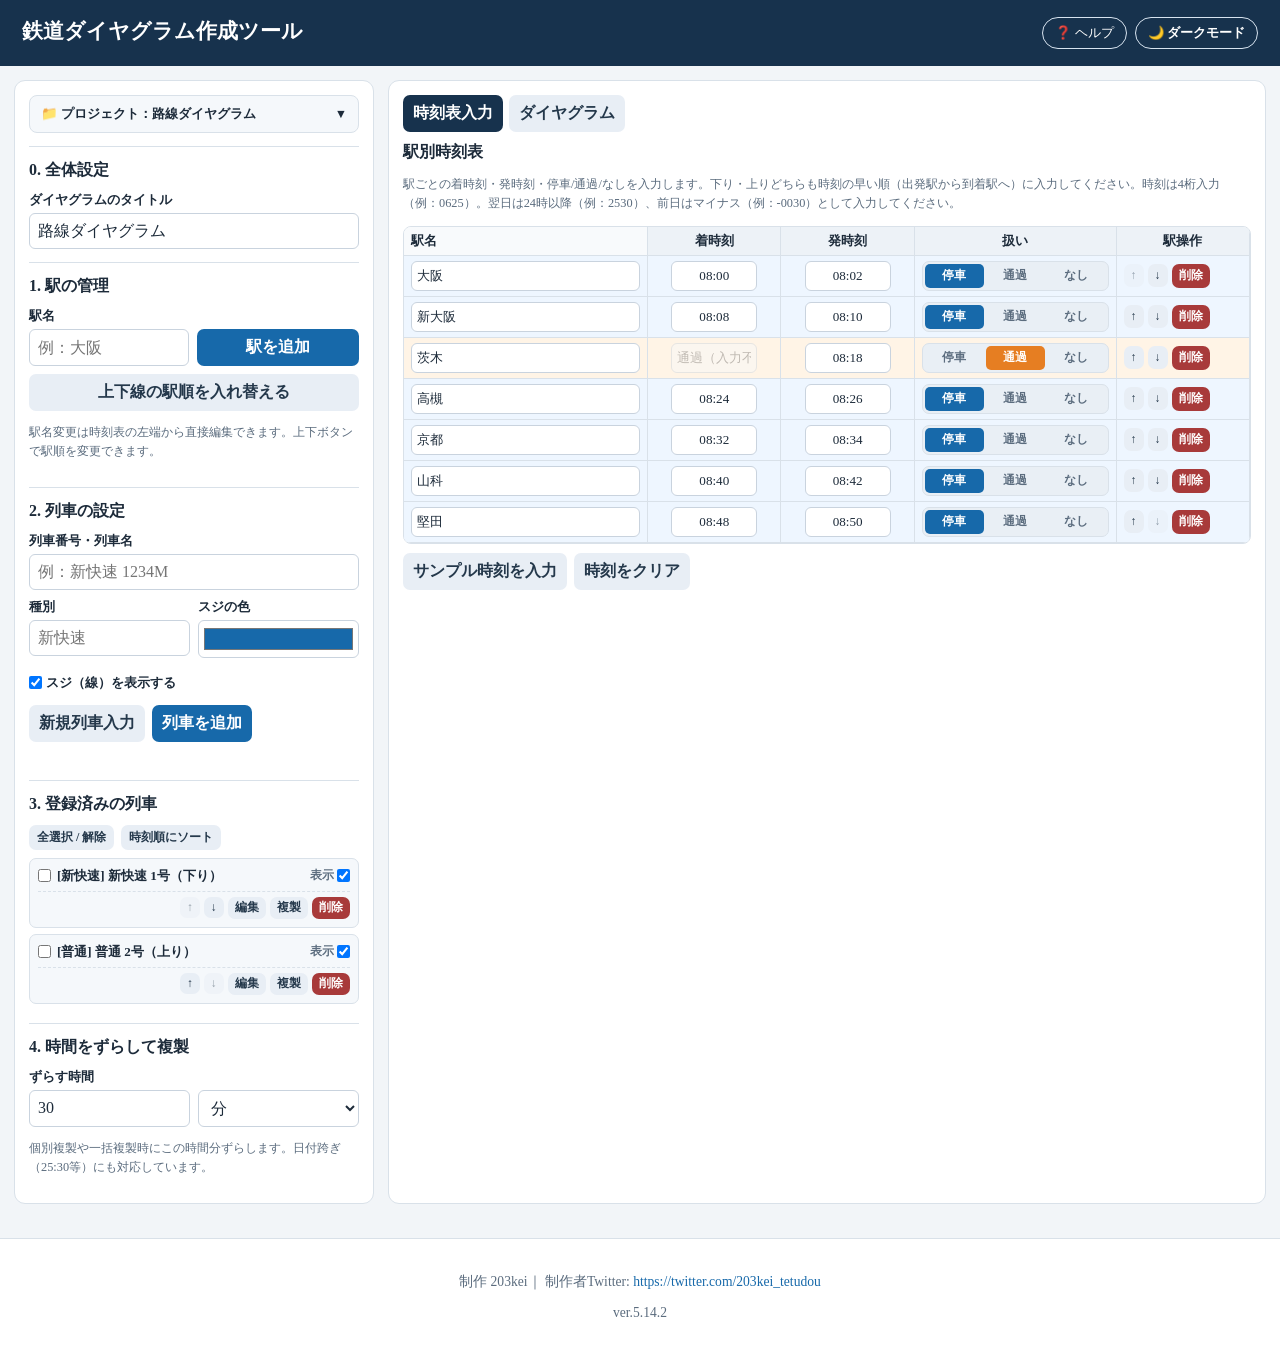
==== commit 1c37bc8a: "Rename 内部開発5.14.2 (1).html to index.html" ====
--- a/index.html
+++ b/index.html
@@ -3,162 +3,209 @@
 <head>
 <meta charset="utf-8">
 <meta name="viewport" content="width=device-width,initial-scale=1">
-<title>鉄道ダイヤグラム作成ツール Ver.5.1.4</title>
+<title>鉄道ダイヤグラム作成ツール</title>
 <style>
-:root{
-  --bg-color:#f2f5f8;
-  --panel-bg:#ffffff;
-  --text-color:#1d2b3a;
-  --sub-text:#5b6c7e;
-  --border-color:#d9e1e9;
-  --header-bg:#17324d;
-  --header-text:#ffffff;
-  --header-sub:#d7e3ef;
-  --input-bg:#ffffff;
-  --input-border:#c9d3de;
-  --table-th-bg:#edf2f7;
-  --table-sticky-bg:#f8fafc;
-  --btn-sec-bg:#e8eef5;
-  --btn-sec-text:#24384b;
-  --card-bg:#f5f8fb;
-  --svg-bg:#ffffff;
-  --grid-line:#dce3eb;
-  --station-line:#cbd5df;
-  --text-dark:#24364a;
-}
-[data-theme="dark"]{
-  --bg-color:#121820;
-  --panel-bg:#1a232e;
-  --text-color:#e2e8f0;
-  --sub-text:#94a3b8;
-  --border-color:#2e3d4e;
-  --header-bg:#0f172a;
-  --header-text:#f8fafc;
-  --header-sub:#94a3b8;
-  --input-bg:#0f172a;
-  --input-border:#334155;
-  --table-th-bg:#1e293b;
-  --table-sticky-bg:#0f172a;
-  --btn-sec-bg:#334155;
-  --btn-sec-text:#f8fafc;
-  --card-bg:#0f172a;
-  --svg-bg:#0f172a;
-  --grid-line:#334155;
-  --station-line:#475569;
-  --text-dark:#cbd5e1;
-}
-
+:root{--bg:#f2f5f8;--panel:#fff;--text:#1d2b3a;--sub:#5b6c7e;--border:#d9e1e9;--hdr-bg:#17324d;--hdr-text:#fff;--hdr-sub:#d7e3ef;--in-bg:#fff;--in-border:#c9d3de;--th-bg:#edf2f7;--sticky-bg:#f8fafc;--sec-bg:#e8eef5;--sec-text:#24384b;--card:#f5f8fb;--sel-bg:#e0f2fe;--sel-border:#38bdf8;--svg-bg:#fff;--accent:#1769aa;--stop-bg:#eef6ff;--pass-bg:#fff4e6;--none-bg:#fafbfd;--seg-bg:#e9eff5;--pass:#e67e22}
+[data-theme="dark"]{--bg:#121820;--panel:#1a232e;--text:#e2e8f0;--sub:#94a3b8;--border:#2e3d4e;--hdr-bg:#0f172a;--hdr-text:#f8fafc;--hdr-sub:#94a3b8;--in-bg:#0f172a;--in-border:#334155;--th-bg:#1e293b;--sticky-bg:#0f172a;--sec-bg:#334155;--sec-text:#f8fafc;--card:#0f172a;--sel-bg:#1e3a5f;--sel-border:#38bdf8;--svg-bg:#0f172a;--accent:#38bdf8;--stop-bg:#16283d;--pass-bg:#2c1d11;--none-bg:#151d26;--seg-bg:#0f172a;--pass:#f59e0b}
 *{box-sizing:border-box}
-body{margin:0;background:var(--bg-color);color:var(--text-color);transition:background .2s,color .2s}
-header{background:var(--header-bg);color:var(--header-text);padding:17px 22px;display:flex;justify-content:space-between;align-items:center}
+body{margin:0;background:var(--bg);color:var(--text);transition:background .2s,color .2s}
+header{background:var(--hdr-bg);color:var(--hdr-text);padding:17px 22px;display:flex;justify-content:space-between;align-items:center}
 header h1{margin:0 0 4px;font-size:1.3rem}
-header p{margin:0;color:var(--header-sub);font-size:.88rem}
-main{max-width:1600px;margin:auto;padding:14px;display:grid;grid-template-columns:350px minmax(0,1fr);gap:14px}
-.panel,.work{background:var(--panel-bg);border:1px solid var(--border-color);border-radius:11px;padding:14px;min-width:0}
-h2{font-size:1rem;margin:0 0 10px}h3{font-size:.9rem;margin:12px 0 6px}
+main{max-width:1600px;margin:auto;padding:14px;display:grid;grid-template-columns:360px minmax(0,1fr);gap:14px}
+.panel,.work{background:var(--panel);border:1px solid var(--border);border-radius:11px;padding:14px;min-width:0}
+h2{font-size:1rem;margin:0 0 10px}
 label{display:block;font-size:.82rem;font-weight:650;margin:8px 0 4px}
-input,select,textarea{font:inherit;border:1px solid var(--input-border);border-radius:6px;padding:8px;background:var(--input-bg);color:var(--text-color);max-width:100%}
-input,select{width:100%}input[type=color]{height:38px;padding:3px}
-button{font:inherit;font-weight:650;border:0;border-radius:7px;padding:8px 10px;background:#1769aa;color:white;cursor:pointer}
-button.secondary{background:var(--btn-sec-bg);color:var(--btn-sec-text)}
+input,select{font:inherit;border:1px solid var(--in-border);border-radius:6px;padding:8px;background:var(--in-bg);color:var(--text);max-width:100%;width:100%}
+input[type=color]{height:38px;padding:3px}
+input[type=checkbox]{width:auto;cursor:pointer;margin:0}
+button{font:inherit;font-weight:650;border:0;border-radius:7px;padding:8px 10px;background:#1769aa;color:#fff;cursor:pointer}
+button.secondary{background:var(--sec-bg);color:var(--sec-text)}
 button.danger{background:#a83a3a}
 button:disabled{opacity:.45;cursor:not-allowed}
-.theme-btn{background:transparent;border:1px solid var(--header-sub);color:var(--header-text);padding:6px 12px;border-radius:20px;font-size:.82rem;cursor:pointer}
+.theme-btn{background:transparent;border:1px solid var(--hdr-sub);color:var(--hdr-text);padding:6px 12px;border-radius:20px;font-size:.82rem;cursor:pointer}
 .row{display:flex;gap:8px}.row>*{flex:1;min-width:0}
-.section{border-bottom:1px solid var(--border-color);padding-bottom:13px;margin-bottom:13px}
-.hint{font-size:.77rem;color:var(--sub-text);line-height:1.55}
+.section{border-bottom:1px solid var(--border);padding-bottom:13px;margin-bottom:13px}
+.hint{font-size:.77rem;color:var(--sub);line-height:1.55}
 .actions{display:flex;flex-wrap:wrap;gap:7px;margin-top:9px}
-#status{font-size:.8rem;min-height:1.4em;margin-top:7px;color:#17623c}
-[data-theme="dark"] #status{color:#4ade80}
-.table-wrap{overflow:auto;border:1px solid var(--border-color);border-radius:8px;max-height:65vh}
+#status{font-size:.8rem;min-height:1.4em;margin-top:7px;color:#17623c}[data-theme="dark"] #status{color:#4ade80}
+.table-wrap{overflow:auto;-webkit-overflow-scrolling:touch;border:1px solid var(--border);border-radius:8px;max-height:65vh}
 table{border-collapse:collapse;width:100%;min-width:650px;font-size:.83rem}
-th,td{border-bottom:1px solid var(--border-color);border-right:1px solid var(--border-color);padding:5px 7px;text-align:center;white-space:nowrap}
-th{position:sticky;top:0;background:var(--table-th-bg);z-index:1;font-weight:700}
-td:first-child,th:first-child{text-align:left;position:sticky;left:0;background:var(--table-sticky-bg);z-index:2}th:first-child{z-index:3}
-td input,td select{min-width:78px;padding:6px 5px;font-size:.82rem}
+th,td{border-bottom:1px solid var(--border);border-right:1px solid var(--border);padding:5px 7px;text-align:center;white-space:nowrap}
+th{position:sticky;top:0;background:var(--th-bg);z-index:1;font-weight:700}
+td:first-child,th:first-child{text-align:left;position:sticky;left:0;background:var(--sticky-bg);z-index:2}th:first-child{z-index:3}
+td input{min-width:78px;padding:6px 5px;font-size:.82rem}
 td .time{width:86px;text-align:center;font-variant-numeric:tabular-nums}
-.train-card{padding:8px;background:var(--card-bg);border-radius:7px;margin:6px 0;font-size:.82rem;display:flex;justify-content:space-between;gap:6px;align-items:center;border:1px solid var(--border-color)}
-.train-card button{padding:4px 6px;font-size:.75rem}
-.train-card .name{min-width:0;overflow-wrap:anywhere;display:flex;align-items:center;gap:4px}
-.train-tools{display:flex;gap:3px;align-items:center;flex-shrink:0}
-#diagramWrap{overflow:auto;border:1px solid var(--border-color);border-radius:8px}
+td .time:disabled{opacity:.45;cursor:not-allowed;background:var(--sticky-bg)}
+#timeTable tbody tr.kind-stop,#timeTable tbody tr.kind-stop td:first-child{background:var(--stop-bg)}
+#timeTable tbody tr.kind-pass,#timeTable tbody tr.kind-pass td:first-child{background:var(--pass-bg)}
+#timeTable tbody tr.kind-none,#timeTable tbody tr.kind-none td:first-child{background:var(--none-bg)}
+#timeTable tbody tr.kind-none .time{opacity:.55}#timeTable tbody tr.kind-none:focus-within .time{opacity:1}
+.kind-seg{display:inline-flex;width:100%;min-width:138px;background:var(--seg-bg);border:1px solid var(--border);border-radius:7px;padding:2px;gap:2px}
+.kind-seg button{flex:1;padding:5px 4px;font-size:.74rem;font-weight:700;border-radius:5px;background:transparent;color:var(--sub);line-height:1.15;white-space:nowrap}
+.kind-seg button.active[data-kind="stop"]{background:var(--accent);color:#fff}[data-theme="dark"] .kind-seg button.active[data-kind="stop"]{color:#0f172a}
+.kind-seg button.active[data-kind="pass"]{background:var(--pass);color:#fff}[data-theme="dark"] .kind-seg button.active[data-kind="pass"]{color:#0f172a}
+.kind-seg button.active[data-kind="none"]{background:var(--panel);color:var(--text);box-shadow:0 1px 2px rgba(0,0,0,.12)}
+.mob-only{display:none !important}
+.tt-header{display:flex;justify-content:space-between;align-items:center;gap:8px;flex-wrap:wrap;margin-bottom:8px}.tt-header h2{margin:0}.tt-tools{gap:6px;flex-wrap:wrap}
+.tt-mode-btn{padding:5px 10px;font-size:.76rem;border-radius:6px;border:1px solid var(--border);background:var(--sec-bg);color:var(--sec-text)}
+.tt-mode-btn.active{background:var(--accent);color:#fff;border-color:var(--accent)}[data-theme="dark"] .tt-mode-btn.active{color:#0f172a}
+.train-card{padding:8px;background:var(--card);border-radius:7px;margin:6px 0;font-size:.82rem;display:flex;flex-direction:column;gap:6px;border:1px solid var(--border);transition:background .15s,border-color .15s}
+.train-card.selected{background:var(--sel-bg);border-color:var(--sel-border)}
+.train-card-top{display:flex;justify-content:space-between;align-items:center;gap:6px}
+.train-card-bottom{display:flex;justify-content:flex-end;align-items:center;gap:4px;border-top:1px dashed var(--border);padding-top:5px}
+.train-card button,.bulk-bar button,.proj-card-actions button,.station-tools button{padding:4px 7px;font-size:.74rem}
+.train-card button{padding:3px 7px}
+.train-card .name{min-width:0;overflow-wrap:anywhere;display:flex;align-items:center;gap:6px;font-weight:600}
+.vis-label{display:inline-flex;align-items:center;gap:3px;font-size:.74rem;color:var(--sub);cursor:pointer;margin:0;flex-shrink:0;user-select:none}
+.bulk-bar{background:var(--sel-bg);border:1px solid var(--sel-border);padding:8px;border-radius:7px;margin-bottom:8px;display:flex;flex-wrap:wrap;gap:5px;align-items:center;justify-content:space-between;font-size:.78rem}
+.bulk-bar[hidden]{display:none}
+.proj-toggle{width:100%;display:flex;justify-content:space-between;align-items:center;background:var(--card);color:var(--text);border:1px solid var(--border);padding:9px 11px;border-radius:8px;font-size:.84rem;text-align:left;gap:6px}
+.proj-toggle:hover{border-color:var(--accent)}
+.proj-toggle-title{min-width:0;overflow:hidden;text-overflow:ellipsis;white-space:nowrap;font-weight:700}
+.proj-drawer{margin-top:9px;display:flex;flex-direction:column;gap:7px}.proj-drawer[hidden]{display:none}
+.proj-new-btn{width:100%;background:transparent;color:var(--text);border:1.5px dashed var(--in-border);padding:9px;border-radius:8px;font-size:.82rem;text-align:center}
+.proj-new-btn:hover{border-color:var(--accent);color:var(--accent);background:var(--card)}
+.proj-list{max-height:260px;overflow-y:auto;display:flex;flex-direction:column;gap:6px;padding-right:2px}
+.proj-card{padding:9px;background:var(--card);border:1px solid var(--border);border-radius:8px;font-size:.8rem;display:flex;flex-direction:column;gap:5px}
+.proj-card.active{background:var(--sel-bg);border-color:var(--sel-border)}
+.proj-card-head{display:flex;justify-content:space-between;align-items:flex-start;gap:6px}
+.proj-card-title{font-weight:700;word-break:break-word;line-height:1.35}
+.proj-card-date{font-size:.72rem;color:var(--sub);white-space:nowrap;flex-shrink:0}
+.proj-card-meta{font-size:.74rem;color:var(--sub)}
+.proj-card-actions{display:flex;align-items:center;gap:6px;border-top:1px dashed var(--border);padding-top:6px;margin-top:2px}
+.proj-active-badge{font-size:.72rem;font-weight:700;color:var(--accent);padding:3px 6px}
+#diagramWrap{overflow:auto;-webkit-overflow-scrolling:touch;border:1px solid var(--border);border-radius:8px}
 #diagram{display:block;min-width:700px;width:100%;height:auto;background:var(--svg-bg)}
 .tabs{display:flex;gap:6px;flex-wrap:wrap;margin-bottom:10px}
-.tabs button.active{background:#17324d;color:#fff}
-[data-theme="dark"] .tabs button.active{background:#38bdf8;color:#0f172a}
+.tabs button.active{background:#17324d;color:#fff}[data-theme="dark"] .tabs button.active{background:#38bdf8;color:#0f172a}
 .legend{display:flex;gap:12px;flex-wrap:wrap;font-size:.78rem;margin-top:9px}
 .swatch{width:18px;height:3px;display:inline-block;vertical-align:middle;margin-right:5px}
-.station-tools{display:flex;gap:4px;align-items:center}.station-tools button{padding:4px 7px;font-size:.75rem}
+.station-tools{display:flex;gap:4px;align-items:center}
 .chk-label{display:inline-flex;align-items:center;gap:4px;cursor:pointer;font-size:.82rem;font-weight:650}
-.chk-label input[type=checkbox]{width:auto;cursor:pointer}
-footer{text-align:center;padding:20px 14px;font-size:.85rem;color:var(--sub-text);background:var(--panel-bg);border-top:1px solid var(--border-color);margin-top:20px}
-footer a{color:#1769aa;text-decoration:none}
-[data-theme="dark"] footer a{color:#38bdf8}
-footer a:hover{text-decoration:underline}
+footer{text-align:center;padding:20px 14px;font-size:.85rem;color:var(--sub);background:var(--panel);border-top:1px solid var(--border);margin-top:20px}
+footer a{color:var(--accent);text-decoration:none}footer a:hover{text-decoration:underline}
+.mobile-nav{display:none;position:fixed;bottom:0;left:0;right:0;z-index:100;background:var(--panel);border-top:1px solid var(--border);box-shadow:0 -2px 10px rgba(0,0,0,.08);padding:4px 4px calc(4px + env(safe-area-inset-bottom))}
+.mobile-nav button{flex:1;background:transparent;color:var(--sub);border-radius:8px;padding:6px 2px;display:flex;flex-direction:column;align-items:center;justify-content:center;gap:2px;font-size:.71rem;font-weight:600;line-height:1.2}
+.mobile-nav button .mob-ico{font-size:1.15rem;line-height:1}
+.mobile-nav button.active{color:var(--accent);background:var(--sel-bg);font-weight:700}
 @media(max-width:950px){main{grid-template-columns:1fr;padding:9px}header{padding:14px;flex-direction:column;gap:10px;text-align:center}}
+@media(max-width:768px){
+  body{padding-bottom:76px}.mobile-nav{display:flex}.work>.tabs{display:none}.mob-only{display:inline-flex !important}
+  body[data-mob-view="settings"] [data-mob-tab]:not([data-mob-tab="settings"]),body[data-mob-view="input"] [data-mob-tab]:not([data-mob-tab="input"]),body[data-mob-view="list"] [data-mob-tab]:not([data-mob-tab="list"]),body[data-mob-view="diagram"] [data-mob-tab]:not([data-mob-tab="diagram"]),body[data-mob-view="settings"] .work,body[data-mob-view="list"] .work,body[data-mob-view="diagram"] .panel{display:none !important}
+  body[data-mob-view="input"] #timetablePane,body[data-mob-view="diagram"] #diagramPane{display:block !important}
+  body[data-mob-view="input"] .panel .section[data-mob-tab="input"]{border-bottom:none;padding-bottom:0;margin-bottom:0}
+  input,select{font-size:16px !important}
+  #timeTable:not(.mob-edit-stations){min-width:0;table-layout:fixed}
+  #timeTable:not(.mob-edit-stations) th:nth-child(1),#timeTable:not(.mob-edit-stations) td:nth-child(1){width:28%;white-space:normal;position:static}
+  #timeTable:not(.mob-edit-stations) th:nth-child(2),#timeTable:not(.mob-edit-stations) td:nth-child(2){width:21%}
+  #timeTable:not(.mob-edit-stations) th:nth-child(3),#timeTable:not(.mob-edit-stations) td:nth-child(3){width:21%}
+  #timeTable:not(.mob-edit-stations) th:nth-child(4),#timeTable:not(.mob-edit-stations) td:nth-child(4){width:30%}
+  #timeTable:not(.mob-edit-stations) .col-st-ops{display:none}
+  #timeTable th,#timeTable td{padding:5px 3px}#timeTable td:first-child,#timeTable th:first-child{padding-left:6px}
+  #timeTable tbody tr.kind-none .st-mob-label{color:var(--sub);font-weight:500}
+  .st-mob-label{display:block;font-weight:700;font-size:.8rem;line-height:1.25;word-break:break-all}
+  td input{min-width:0;font-size:16px !important;padding:6px 4px}
+  td .time{width:100%;max-width:74px;padding:6px 2px;font-weight:600}
+  td .time::placeholder{font-size:12px;opacity:.45}
+  td .time:focus{outline:none;border-color:var(--accent);box-shadow:0 0 0 2px rgba(23,105,170,.22)}
+  td .time:disabled{background:transparent;border-color:transparent}
+  .kind-seg{min-width:0}
+  .kind-seg button{padding:6px 1px;font-size:.7rem}
+  .table-wrap{max-height:56vh}
+}
 </style>
 </head>
-<body>
+<body data-mob-view="settings">
 <header>
-  <div>
-    <h1>鉄道ダイヤグラム作成ツール Ver.5.1.4</h1>
+  <div><h1>鉄道ダイヤグラム作成ツール</h1></div>
+  <div style="display:flex;gap:8px;align-items:center">
+    <a href="https://203kei.github.io/railway-diagram-help/" target="_blank" rel="noopener noreferrer" class="theme-btn" style="text-decoration:none">❓ ヘルプ</a>
+    <button id="toggleTheme" class="theme-btn">🌙 ダークモード</button>
   </div>
-  <button id="toggleTheme" class="theme-btn">🌙 ダークモード</button>
 </header>
 <main>
 <aside class="panel">
-  <div class="section">
+  <div class="section" data-mob-tab="settings">
+    <button id="toggleProjects" class="proj-toggle" type="button" aria-expanded="false">
+      <span class="proj-toggle-title" id="currentProjLabel">📁 プロジェクト：路線ダイヤグラム</span>
+      <span id="projArrow" style="flex-shrink:0;font-size:.78rem">▼</span>
+    </button>
+    <div id="projDrawer" class="proj-drawer" hidden>
+      <button id="newProjectBtn" class="proj-new-btn" type="button">＋ 新規プロジェクト</button>
+      <div id="projectList" class="proj-list"></div>
+      <p class="hint" style="margin:0">基本、作業内容はブラウザに自動保存されます。</p>
+    </div>
+  </div>
+  <div class="section" data-mob-tab="settings">
     <h2>0. 全体設定</h2>
     <label for="diagramTitle">ダイヤグラムのタイトル</label>
     <input id="diagramTitle" placeholder="例：〇〇線 平日基本ダイヤ" value="路線ダイヤグラム">
   </div>
-  <div class="section">
+  <div class="section" data-mob-tab="settings">
     <h2>1. 駅の管理</h2>
     <label for="newStation">駅名</label>
     <div class="row"><input id="newStation" placeholder="例：大阪"><button id="addStation">駅を追加</button></div>
     <div style="margin-top:8px"><button id="reverseStations" class="secondary" style="width:100%">上下線の駅順を入れ替える</button></div>
     <p class="hint">駅名変更は時刻表の左端から直接編集できます。上下ボタンで駅順を変更できます。</p>
   </div>
-  <div class="section">
+  <div class="section" data-mob-tab="input">
     <h2>2. 列車の設定</h2>
     <label for="trainName">列車番号・列車名</label><input id="trainName" placeholder="例：新快速 1234M">
     <div class="row">
       <div><label for="trainType">種別</label><input id="trainType" placeholder="新快速"></div>
       <div><label for="trainColor">スジの色</label><input id="trainColor" type="color" value="#1769aa"></div>
     </div>
-    <div style="margin-top:8px">
-      <label class="chk-label"><input id="trainVisible" type="checkbox" checked> スジ（線）を表示する</label>
-    </div>
+    <div style="margin-top:8px"><label class="chk-label"><input id="trainVisible" type="checkbox" checked> スジ（線）を表示する</label></div>
     <div class="actions"><button id="newTrain" class="secondary">新規列車入力</button><button id="saveTrain">列車を追加</button><button id="cancelEdit" class="secondary" hidden>編集取消</button></div>
     <div id="status" role="status"></div>
   </div>
-  <div class="section">
+  <div class="section" data-mob-tab="list">
     <h2>3. 登録済みの列車</h2>
     <div class="actions" style="margin-bottom:8px">
+      <button id="toggleSelectAll" class="secondary" style="padding:4px 8px;font-size:.75rem">全選択 / 解除</button>
       <button id="sortTrainByTime" class="secondary" style="padding:4px 8px;font-size:.75rem">時刻順にソート</button>
+    </div>
+    <div id="bulkBar" class="bulk-bar" hidden>
+      <span id="selectedCount" style="font-weight:bold">0件選択中</span>
+      <div style="display:flex;gap:4px;flex-wrap:wrap">
+        <button id="bulkMoveUp" class="secondary" title="選択列車を上に移動">▲ 上へ</button>
+        <button id="bulkMoveDown" class="secondary" title="選択列車を下に移動">▼ 下へ</button>
+        <button id="bulkDuplicate" class="secondary" title="設定した時間ずらして一括複製">一括複製</button>
+        <button id="bulkDelete" class="danger" title="選択列車をまとめて削除">一括削除</button>
+      </div>
     </div>
     <div id="trainList"></div>
   </div>
-  <div>
+  <div data-mob-tab="list">
     <h2>4. 時間をずらして複製</h2>
     <label for="shiftValue">ずらす時間</label>
-    <div class="row"><input id="shiftValue" type="number" value="30" step="1"><select id="shiftUnit"><option value="1">分</option><option value="60">時間</option></select></div>
-    <p class="hint">日付を跨ぐ複製も可能です。複製後の時刻は「25:30」（翌日1:30）や「-00:30」（前日23:30）として反映されます。</p>
+    <div class="row"><input id="shiftValue" type="number" inputmode="numeric" value="30" step="1"><select id="shiftUnit"><option value="1">分</option><option value="60">時間</option></select></div>
+    <p class="hint">個別複製や一括複製時にこの時間分ずらします。日付跨ぎ（25:30等）にも対応しています。</p>
   </div>
 </aside>
 <section class="work">
   <div class="tabs"><button id="tabTimetable" class="active">時刻表入力</button><button id="tabDiagram" class="secondary">ダイヤグラム</button></div>
-  <section id="timetablePane">
-    <h2>駅別時刻表</h2>
-    <p class="hint">駅ごとの着時刻・発時刻・停車/通過/経由なしを入力します。下り・上りどちらも時刻の早い順（出発駅から到着駅へ）に入力してください。時刻は4桁入力（例：0625）。翌日は24時以降（例：2530）、前日はマイナス（例：-0030）として入力してください。</p>
-    <div class="table-wrap"><table id="timeTable"><thead><tr><th>駅名</th><th>着時刻</th><th>発時刻</th><th>扱い</th><th>駅操作</th></tr></thead><tbody></tbody></table></div>
-    <div class="actions"><button id="fillDemo" class="secondary">サンプル時刻を入力</button><button id="clearTimes" class="secondary">時刻をクリア</button></div>
+  <section id="timetablePane" data-mob-tab="input">
+    <div class="tt-header">
+      <h2>駅別時刻表</h2>
+      <div class="tt-tools mob-only">
+        <button id="mobReverseStations" type="button" class="tt-mode-btn" title="上下線の駅順を入れ替える">⇅ 上下線入替</button>
+        <button id="toggleMobStationEdit" type="button" class="tt-mode-btn">⚙️ 駅順・駅名編集</button>
+      </div>
+    </div>
+    <p class="hint">駅ごとの着時刻・発時刻・停車/通過/なしを入力します。下り・上りどちらも時刻の早い順（出発駅から到着駅へ）に入力してください。時刻は4桁入力（例：0625）。翌日は24時以降（例：2530）、前日はマイナス（例：-0030）として入力してください。</p>
+    <div class="table-wrap"><table id="timeTable"><thead><tr><th>駅名</th><th>着時刻</th><th>発時刻</th><th>扱い</th><th class="col-st-ops">駅操作</th></tr></thead><tbody></tbody></table></div>
+    <div class="actions">
+      <button id="saveTrainBottom" class="mob-only">列車を追加</button>
+      <button id="fillDemo" class="secondary">サンプル時刻を入力</button>
+      <button id="clearTimes" class="secondary">時刻をクリア</button>
+    </div>
   </section>
-  <section id="diagramPane" hidden>
+  <section id="diagramPane" data-mob-tab="diagram" hidden>
     <div class="row" style="align-items:end;flex-wrap:wrap">
       <div><h2>ダイヤグラム</h2><small class="hint">横軸：時刻 ／ 縦軸：駅</small></div>
-      <div><label for="startTime">表示開始</label><input id="startTime" type="text" value="0500" maxlength="8"></div>
-      <div><label for="endTime">表示終了</label><input id="endTime" type="text" value="2400" maxlength="8"></div>
+      <div><label for="startTime">表示開始</label><input id="startTime" type="text" inputmode="tel" value="0500" maxlength="8"></div>
+      <div><label for="endTime">表示終了</label><input id="endTime" type="text" inputmode="tel" value="2400" maxlength="8"></div>
       <div style="flex:0 0 auto"><button id="redraw" class="secondary">更新</button></div>
     </div>
     <div class="actions">
@@ -170,357 +217,549 @@
   </section>
 </section>
 </main>
-<footer>
-  <p>制作 203kei｜ 制作者Twitter: <a href="https://twitter.com/203kei_tetudou" target="_blank" rel="noopener noreferrer">https://twitter.com/203kei_tetudou</a></p>
-</footer>
+<nav id="mobileNav" class="mobile-nav" aria-label="モバイル表示切り替え">
+  <button type="button" data-mob-target="settings" class="active" aria-current="page"><span class="mob-ico">⚙️</span><span>駅・設定</span></button>
+  <button type="button" data-mob-target="input" aria-current="false"><span class="mob-ico">🕒</span><span>列車・時刻</span></button>
+  <button type="button" data-mob-target="list" aria-current="false"><span class="mob-ico">🚃</span><span>列車一覧</span></button>
+  <button type="button" data-mob-target="diagram" aria-current="false"><span class="mob-ico">📈</span><span>ダイヤ</span></button>
+</nav>
+<footer><p>制作 203kei｜ 制作者Twitter: <a href="https://twitter.com/203kei_tetudou" target="_blank" rel="noopener noreferrer">https://twitter.com/203kei_tetudou</a></p><p>ver.5.14.2</p></footer>
 <script>
 (()=>{
 'use strict';
+const VER='5.14.2';
 const $=id=>document.getElementById(id),NS='http://www.w3.org/2000/svg';
+const STORAGE_KEY='railway_diagram_projects_v5';
 let stations=[],trains=[],editingId=null,formRows=[],isReversed=false,theme='light';
-
+let selectedTrainIds=new Set(),projects=[],activeProjectId=null;
+let mobStationEditMode=false,lastIsMob=window.innerWidth<=768;
+
+const isMob=()=>window.innerWidth<=768;
 function uid(){return 'v5_'+Date.now().toString(36)+'_'+Math.random().toString(36).slice(2,9)}
+function todayStr(){const d=new Date();return d.getFullYear()+'/'+String(d.getMonth()+1).padStart(2,'0')+'/'+String(d.getDate()).padStart(2,'0')}
+
+function el(tag,props,...children){
+ const e=document.createElement(tag);
+ if(props)for(const[k,v]of Object.entries(props)){
+  if(v==null||v===false)continue;
+  if(k==='class')e.className=v;
+  else if(k==='dataset')Object.assign(e.dataset,v);
+  else if(k==='style')e.style.cssText=v;
+  else if(k.startsWith('on'))e[k]=v;
+  else if(k in e&&k!=='list')e[k]=v;
+  else e.setAttribute(k,v);
+ }
+ for(const c of children)if(c!=null&&c!==false)e.append(c);
+ return e;
+}
+
+function applyTheme(t){
+ if(t!=='dark'&&t!=='light')return;
+ theme=t;
+ document.documentElement.setAttribute('data-theme',theme);
+ $('toggleTheme').textContent=theme==='dark'?'☀️ ライトモード':'🌙 ダークモード';
+}
+
+function writeStorage(){localStorage.setItem(STORAGE_KEY,JSON.stringify({activeId:activeProjectId,theme,projects}))}
+
+function saveToStorage(){
+ try{
+  if(!activeProjectId)return;
+  const idx=projects.findIndex(p=>p.id===activeProjectId);
+  const snapshot={
+   id:activeProjectId,title:$('diagramTitle').value,updatedAt:todayStr(),isReversed,
+   startTime:$('startTime').value,endTime:$('endTime').value,
+   stations:stations.map(s=>({id:s.id,name:s.name})),
+   trains:trains.map(t=>({id:t.id,name:t.name,type:t.type,color:t.color,visible:t.visible!==false,points:t.points.map(p=>({station:p.station,arr:p.arr,dep:p.dep,kind:p.kind}))}))
+  };
+  if(idx>=0)projects[idx]=snapshot;else projects.unshift(snapshot);
+  writeStorage();drawProjectList();
+ }catch(e){console.warn('localStorage保存エラー:',e)}
+}
+
+function commit(msg,bad=false){render();saveToStorage();if(msg)status(msg,bad)}
+
+function loadFromStorage(){
+ try{
+  const parsed=JSON.parse(localStorage.getItem(STORAGE_KEY)||'null');
+  if(!parsed||!Array.isArray(parsed.projects)||!parsed.projects.length)return false;
+  projects=parsed.projects;
+  applyTheme(parsed.theme);
+  applyProjectData(projects.find(p=>p.id===parsed.activeId)||projects[0]);
+  return true;
+ }catch(e){console.warn('localStorage読み込みエラー:',e);return false}
+}
+
+function applyProjectData(p){
+ activeProjectId=p.id;
+ $('diagramTitle').value=p.title||'路線ダイヤグラム';
+ isReversed=!!p.isReversed;
+ $('startTime').value=p.startTime||'0500';
+ $('endTime').value=p.endTime||'2400';
+ stations=Array.isArray(p.stations)?p.stations.map(s=>({id:s.id||uid(),name:s.name})):[];
+ trains=Array.isArray(p.trains)?p.trains.map(t=>({
+  id:t.id||uid(),name:t.name,type:t.type||'',color:safeColor(t.color),visible:t.visible!==false,
+  points:Array.isArray(t.points)?t.points.map(pt=>({...pt})):[]
+ })):[];
+ selectedTrainIds.clear();resetForm();drawProjectList();
+}
+
+function switchProject(id){
+ if(id===activeProjectId)return;
+ saveToStorage();
+ const target=projects.find(p=>p.id===id);
+ if(!target)return;
+ applyProjectData(target);render();
+ status('プロジェクト「'+(target.title||'無題')+'」を開きました。');
+}
+
+function createNewProject(){
+ saveToStorage();
+ const newProj={
+  id:uid(),title:'新規路線ダイヤグラム',updatedAt:todayStr(),isReversed:false,
+  startTime:'0500',endTime:'2400',
+  stations:[{id:uid(),name:'始発駅'},{id:uid(),name:'終着駅'}],trains:[]
+ };
+ projects.unshift(newProj);applyProjectData(newProj);render();
+ status('新しいプロジェクトを作成しました。');
+}
+
+function deleteProject(id){
+ const target=projects.find(p=>p.id===id);
+ if(!target)return;
+ if(projects.length<=1){alert('[E1003] 最後のプロジェクトは削除できません。「＋ 新規プロジェクト」を作成してから削除してください。');return}
+ if(!confirm('プロジェクト「'+(target.title||'無題')+'」を削除しますか？'))return;
+ projects=projects.filter(p=>p.id!==id);
+ if(activeProjectId===id){applyProjectData(projects[0]);render()}else drawProjectList();
+ writeStorage();status('プロジェクトを削除しました。');
+}
+
+function drawProjectList(){
+ const curTitle=($('diagramTitle').value||'').trim()||'無題のプロジェクト';
+ $('currentProjLabel').textContent='📁 プロジェクト：'+curTitle;
+ $('projectList').replaceChildren(...projects.map(p=>{
+  const act=p.id===activeProjectId;
+  const stCount=act?stations.length:(p.stations?p.stations.length:0);
+  const trCount=act?trains.length:(p.trains?p.trains.length:0);
+  return el('div',{class:'proj-card'+(act?' active':'')},
+   el('div',{class:'proj-card-head'},
+    el('span',{class:'proj-card-title'},act?curTitle:(p.title||'無題のプロジェクト')),
+    el('span',{class:'proj-card-date'},p.updatedAt||todayStr())
+   ),
+   el('div',{class:'proj-card-meta'},'駅数: '+stCount+'駅 ／ 列車数: '+trCount+'本'),
+   el('div',{class:'proj-card-actions'},
+    act?el('span',{class:'proj-active-badge'},'● 編集中'):el('button',{type:'button',onclick:()=>switchProject(p.id)},'開く'),
+    el('button',{type:'button',class:'secondary',style:'margin-left:auto',onclick:()=>deleteProject(p.id)},'削除')
+   )
+  );
+ }));
+}
 
 function parseTime(v){
  if(v==null||String(v).trim()==='')return null;
- let s=String(v).trim().replace(':','');
- let isNeg = false;
- if(s.startsWith('-')){
-  isNeg = true;
-  s = s.slice(1);
- }
+ let s=String(v).trim().replace(':',''),neg=false;
+ if(s.startsWith('-')){neg=true;s=s.slice(1)}
  if(!/^\d{1,5}$/.test(s))return NaN;
- const padded=s.padStart(4,'0');
- const h=Number(padded.slice(0,padded.length-2));
- const m=Number(padded.slice(padded.length-2));
- if(m>=60) return NaN;
- let total = h*60 + m;
- return isNeg ? -total : total;
+ const p=s.padStart(4,'0'),h=Number(p.slice(0,p.length-2)),m=Number(p.slice(p.length-2));
+ if(m>=60)return NaN;
+ const total=h*60+m;
+ return neg?-total:total;
 }
 
 function format(n){
  if(n==null)return '';
- const isNeg = n < 0;
- const absN = Math.abs(n);
- const h = Math.floor(absN / 60);
- const m = absN % 60;
- return (isNeg ? '-' : '') + String(h).padStart(2,'0') + ':' + String(m).padStart(2,'0');
-}
-
-function inputFormat(v){
- const n=parseTime(v);
- return Number.isNaN(n)?v:n==null?'':format(n);
-}
-
-function download(blob,name){const u=URL.createObjectURL(blob),a=document.createElement('a');a.href=u;a.download=name;document.body.append(a);a.click();a.remove();setTimeout(()=>URL.revokeObjectURL(u),1200)}
+ const neg=n<0,a=Math.abs(n);
+ return (neg?'-':'')+String(Math.floor(a/60)).padStart(2,'0')+':'+String(a%60).padStart(2,'0');
+}
+
+function inputFormat(v){const n=parseTime(v);return Number.isNaN(n)?v:n==null?'':format(n)}
+function download(blob,name){const u=URL.createObjectURL(blob),a=el('a',{href:u,download:name});document.body.append(a);a.click();a.remove();setTimeout(()=>URL.revokeObjectURL(u),1200)}
 function status(s,bad=false){$('status').textContent=s;$('status').style.color=bad?(theme==='dark'?'#f87171':'#a33'):(theme==='dark'?'#4ade80':'#17623c')}
 function freshRow(){return {arr:'',dep:'',kind:'none'}}
 function makeRows(){formRows=stations.map(freshRow);drawTable()}
-function resetForm(){editingId=null;$('trainName').value='';$('trainType').value='';$('trainColor').value='#1769aa';$('trainVisible').checked=true;makeRows();$('saveTrain').textContent='列車を追加';$('cancelEdit').hidden=true}
+function syncSaveBtnLabel(){const l=editingId?'変更を保存':'列車を追加';$('saveTrain').textContent=l;$('saveTrainBottom').textContent=l}
+function resetForm(){editingId=null;$('trainName').value='';$('trainType').value='';$('trainColor').value='#1769aa';$('trainVisible').checked=true;makeRows();syncSaveBtnLabel();$('cancelEdit').hidden=true}
 
 function rowToMinutes(r){
  const a=parseTime(r.arr),d=parseTime(r.dep);
  if(Number.isNaN(a)||Number.isNaN(d))return {error:true};
  if(r.kind==='none')return {arr:null,dep:null,kind:'none'};
- if(r.kind==='pass'){
-  const t=d??a;
-  return {arr:t,dep:t,kind:'pass'};
- }
+ if(r.kind==='pass'){const t=d??a;return {arr:t,dep:t,kind:'pass'}}
  if(a==null&&d==null)return {error:true};
  return {arr:a??d,dep:d??a,kind:'stop'};
 }
 
 function saveTrain(){
- const name=$('trainName').value.trim();if(!name){status('列車番号・列車名を入力してください。',true);return}
+ const name=$('trainName').value.trim();if(!name){status('[E2001] 列車番号・列車名を入力してください。',true);return}
  const points=formRows.map((r,i)=>({station:stations[i].name,...rowToMinutes(r)}));
- if(points.some(p=>p.error)){status('時刻を正しい形式で入力してください。',true);return}
- const used=points.filter(p=>p.kind!=='none'&&(p.arr!=null||p.dep!=null));
- if(used.length<2){status('時刻が入力されている駅が2駅以上必要です。',true);return}
- const visible=$('trainVisible').checked;
- const t={id:editingId||uid(),name,type:$('trainType').value.trim(),color:$('trainColor').value,visible,points};
+ if(points.some(p=>p.error)){status('[E2002] 時刻を正しい形式で入力してください。',true);return}
+ if(points.filter(p=>p.kind!=='none'&&(p.arr!=null||p.dep!=null)).length<2){status('[E2003] 時刻が入力されている駅が2駅以上必要です。',true);return}
+ const wasEdit=!!editingId;
+ const t={id:editingId||uid(),name,type:$('trainType').value.trim(),color:$('trainColor').value,visible:$('trainVisible').checked,points};
  if(editingId)trains=trains.map(x=>x.id===editingId?t:x);else trains.push(t);
- status(editingId?'列車を更新しました。':'列車を追加しました。');resetForm();render();
+ resetForm();commit(wasEdit?'列車を更新しました。':'列車を追加しました。');
 }
 
 function editTrain(id){
  const t=trains.find(x=>x.id===id);if(!t)return;
  editingId=id;$('trainName').value=t.name;$('trainType').value=t.type||'';$('trainColor').value=t.color||'#1769aa';$('trainVisible').checked=t.visible!==false;
- formRows=stations.map(s=>{const p=t.points.find(p=>p.station===s.name);return p?{arr:p.arr==null?'':format(p.arr),dep:p.dep==null?'':format(p.dep),kind:p.kind||'stop'}:freshRow()});
- drawTable();$('saveTrain').textContent='変更を保存';$('cancelEdit').hidden=false;status('編集中：'+t.name);showTab('timetable');
+ formRows=stations.map(s=>{
+  const p=t.points.find(p=>p.station===s.name);
+  if(!p)return freshRow();
+  const kind=p.kind||'stop';
+  if(kind==='pass'){const pt=p.dep??p.arr;return {arr:'',dep:pt==null?'':format(pt),kind:'pass'}}
+  return {arr:p.arr==null?'':format(p.arr),dep:p.dep==null?'':format(p.dep),kind};
+ });
+ drawTable();syncSaveBtnLabel();$('cancelEdit').hidden=false;status('編集中：'+t.name);showTab('timetable');
+ if(isMob())window.scrollTo({top:0,behavior:'smooth'});
 }
 
 function deleteTrain(id){
  const t=trains.find(x=>x.id===id);if(!t||!confirm(t.name+'を削除しますか？'))return;
- trains=trains.filter(x=>x.id!==id);if(editingId===id)resetForm();render();status('列車を削除しました。');
+ trains=trains.filter(x=>x.id!==id);selectedTrainIds.delete(id);
+ if(editingId===id)resetForm();commit('列車を削除しました。');
 }
 
 function moveTrain(index,delta){
  const target=index+delta;if(target<0||target>=trains.length)return;
- [trains[index],trains[target]]=[trains[target],trains[index]];
- render();
+ [trains[index],trains[target]]=[trains[target],trains[index]];commit();
 }
 
 function sortTrainByTime(){
- trains.sort((a,b)=>{
-  const getFirstTime=t=>{
-   const pts=t.points.filter(p=>p.kind!=='none'&&(p.arr!=null||p.dep!=null));
-   if(!pts.length) return Infinity;
-   const times=pts.map(p=>p.arr??p.dep).filter(v=>v!=null);
-   return times.length?Math.min(...times):Infinity;
-  };
-  return getFirstTime(a)-getFirstTime(b);
- });
- render();status('列車を始発時刻順に並び替えました。');
+ const firstTime=t=>{
+  const times=t.points.filter(p=>p.kind!=='none').map(p=>p.arr??p.dep).filter(v=>v!=null);
+  return times.length?Math.min(...times):Infinity;
+ };
+ trains.sort((a,b)=>firstTime(a)-firstTime(b));
+ commit('列車を始発時刻順に並び替えました。');
 }
 
 function toggleTrainVisibility(id){
  const t=trains.find(x=>x.id===id);if(!t)return;
- t.visible=!(t.visible!==false);
- render();
+ t.visible=!(t.visible!==false);commit();
+}
+
+function getShiftMinutes(){
+ const raw=Number($('shiftValue').value),unit=Number($('shiftUnit').value);
+ if(!Number.isFinite(raw)||!Number.isInteger(raw)){alert('[E3001] ずらす時間を整数で入力してください。');return null}
+ return raw*unit;
+}
+
+function shiftClone(t,shift){
+ return {...t,id:uid(),name:t.name+'（複製）',points:t.points.map(p=>({...p,arr:p.arr==null?null:p.arr+shift,dep:p.dep==null?null:p.dep+shift}))};
 }
 
 function duplicateTrain(id){
- const original=trains.find(t=>t.id===id);if(!original)return;
- const raw=Number($('shiftValue').value),unit=Number($('shiftUnit').value);
- if(!Number.isFinite(raw)||!Number.isInteger(raw)){alert('ずらす時間を整数で入力してください。');return}
- const shift=raw*unit;
- const copy={...original,id:uid(),name:original.name+'（複製）',points:original.points.map(p=>({...p,arr:p.arr==null?null:p.arr+shift,dep:p.dep==null?null:p.dep+shift}))};
- trains.push(copy);render();status(original.name+'を'+(shift>=0?'+':'')+shift+'分ずらして複製しました。');
+ const orig=trains.find(t=>t.id===id);if(!orig)return;
+ const shift=getShiftMinutes();if(shift==null)return;
+ trains.push(shiftClone(orig,shift));
+ commit(orig.name+'を'+(shift>=0?'+':'')+shift+'分ずらして複製しました。');
+}
+
+function toggleSelectTrain(id){
+ if(selectedTrainIds.has(id))selectedTrainIds.delete(id);else selectedTrainIds.add(id);
+ drawList();
+}
+
+function toggleSelectAll(){
+ if(!trains.length)return;
+ if(selectedTrainIds.size===trains.length)selectedTrainIds.clear();
+ else trains.forEach(t=>selectedTrainIds.add(t.id));
+ drawList();
+}
+
+function bulkMoveTrains(delta){
+ if(!selectedTrainIds.size)return;
+ if(delta<0){
+  for(let i=1;i<trains.length;i++)if(selectedTrainIds.has(trains[i].id)&&!selectedTrainIds.has(trains[i-1].id))[trains[i],trains[i-1]]=[trains[i-1],trains[i]];
+ }else{
+  for(let i=trains.length-2;i>=0;i--)if(selectedTrainIds.has(trains[i].id)&&!selectedTrainIds.has(trains[i+1].id))[trains[i],trains[i+1]]=[trains[i+1],trains[i]];
+ }
+ commit();
+}
+
+function bulkDuplicateTrains(){
+ if(!selectedTrainIds.size)return;
+ const shift=getShiftMinutes();if(shift==null)return;
+ const copies=trains.filter(t=>selectedTrainIds.has(t.id)).map(t=>shiftClone(t,shift));
+ trains.push(...copies);
+ commit(copies.length+'件の列車を'+(shift>=0?'+':'')+shift+'分ずらして一括複製しました。');
+}
+
+function bulkDeleteTrains(){
+ const count=selectedTrainIds.size;if(!count)return;
+ if(!confirm('選択した '+count+' 件の列車をまとめて削除しますか？'))return;
+ trains=trains.filter(t=>!selectedTrainIds.has(t.id));
+ if(editingId&&selectedTrainIds.has(editingId))resetForm();
+ selectedTrainIds.clear();commit(count+'件の列車を一括削除しました。');
 }
 
 function drawList(){
- const el=$('trainList');el.replaceChildren();
- if(!trains.length){el.textContent='列車はまだありません。';el.className='hint';return}
- el.className='';
- trains.forEach((t,i)=>{
-  const d=document.createElement('div');d.className='train-card';
-  const left=document.createElement('span');left.className='name';
-  const chk=document.createElement('input');chk.type='checkbox';chk.checked=t.visible!==false;
-  chk.title='スジの表示/非表示切替';chk.onchange=()=>toggleTrainVisibility(t.id);
-  const labelText=document.createTextNode(' '+(t.type?'['+t.type+'] ':'')+t.name);
-  left.append(chk,labelText);
-
-  const buttons=document.createElement('span');buttons.className='train-tools';
-  const up=document.createElement('button');up.className='secondary';up.textContent='↑';up.disabled=i===0;up.title='上に移動';up.onclick=()=>moveTrain(i,-1);
-  const down=document.createElement('button');down.className='secondary';down.textContent='↓';down.disabled=i===trains.length-1;down.title='下に移動';down.onclick=()=>moveTrain(i,1);
-  const e=document.createElement('button');e.className='secondary';e.textContent='編集';e.onclick=()=>editTrain(t.id);
-  const c=document.createElement('button');c.className='secondary';c.textContent='複製';c.onclick=()=>duplicateTrain(t.id);
-  const x=document.createElement('button');x.className='danger';x.textContent='削除';x.onclick=()=>deleteTrain(t.id);
-  buttons.append(up,down,e,c,x);d.append(left,buttons);el.append(d);
- });
+ const list=$('trainList'),validIds=new Set(trains.map(t=>t.id));
+ for(const id of selectedTrainIds)if(!validIds.has(id))selectedTrainIds.delete(id);
+ $('bulkBar').hidden=selectedTrainIds.size===0;
+ if(!$('bulkBar').hidden)$('selectedCount').textContent=selectedTrainIds.size+'件選択中';
+ if(!trains.length){list.replaceChildren('列車はまだありません。');list.className='hint';return}
+ list.className='';
+ list.replaceChildren(...trains.map((t,i)=>{
+  const isSel=selectedTrainIds.has(t.id);
+  return el('div',{class:'train-card'+(isSel?' selected':'')},
+   el('div',{class:'train-card-top'},
+    el('span',{class:'name'},
+     el('input',{type:'checkbox',checked:isSel,title:'一括操作用に選択',onchange:()=>toggleSelectTrain(t.id)}),
+     (t.type?'['+t.type+'] ':'')+t.name
+    ),
+    el('label',{class:'vis-label',title:'ダイヤグラムへの表示切り替え'},
+     '表示 ',
+     el('input',{type:'checkbox',checked:t.visible!==false,onchange:()=>toggleTrainVisibility(t.id)})
+    )
+   ),
+   el('div',{class:'train-card-bottom'},
+    el('button',{class:'secondary',disabled:i===0,title:'上に移動',onclick:()=>moveTrain(i,-1)},'↑'),
+    el('button',{class:'secondary',disabled:i===trains.length-1,title:'下に移動',onclick:()=>moveTrain(i,1)},'↓'),
+    el('button',{class:'secondary',onclick:()=>editTrain(t.id)},'編集'),
+    el('button',{class:'secondary',onclick:()=>duplicateTrain(t.id)},'複製'),
+    el('button',{class:'danger',onclick:()=>deleteTrain(t.id)},'削除')
+   )
+  );
+ }));
+}
+
+function updateRowTimeState(arrInput,depInput,row){
+ const mob=isMob();
+ if(row.kind==='pass'){
+  arrInput.disabled=true;
+  arrInput.placeholder=mob?'通過':'通過（入力不可）';
+  depInput.placeholder=mob?'通過時刻':'例 0625 / 2530';
+  return;
+ }
+ arrInput.disabled=false;
+ if(mob){
+  const fa=row.arr?inputFormat(row.arr):'',fd=row.dep?inputFormat(row.dep):'';
+  arrInput.placeholder=fd&&!fa?fd:'0625';
+  depInput.placeholder=fa&&!fd?fa:'0626';
+ }else{
+  arrInput.placeholder='例 0625 / 2530';
+  depInput.placeholder='例 0625 / 2530';
+ }
+}
+
+function setRowKind(tr,kindSeg,arrInput,depInput,row,newKind){
+ if(newKind==='pass'&&!row.dep&&row.arr){row.dep=row.arr;row.arr='';arrInput.value='';depInput.value=row.dep}
+ row.kind=newKind;
+ tr.className='kind-'+newKind;
+ kindSeg.querySelectorAll('button').forEach(b=>b.classList.toggle('active',b.dataset.kind===newKind));
+ updateRowTimeState(arrInput,depInput,row);
+}
+
+function focusNextTimeInput(cur){
+ const inputs=Array.from($('timeTable').querySelectorAll('input.time:not(:disabled)'));
+ const idx=inputs.indexOf(cur);
+ if(idx>=0&&idx+1<inputs.length){inputs[idx+1].focus();inputs[idx+1].select()}
 }
 
 function drawTable(){
- const body=$('timeTable').querySelector('tbody');body.replaceChildren();
- stations.forEach((s,i)=>{
-  const r=formRows[i]||freshRow(),tr=document.createElement('tr');
-  const nameTd=document.createElement('td'),nameInput=document.createElement('input');
-  nameInput.value=s.name;nameInput.setAttribute('aria-label','駅名');
-  nameInput.onchange=()=>renameStation(s.id,nameInput.value);
-  nameTd.append(nameInput);tr.append(nameTd);
+ const mob=isMob(),table=$('timeTable');
+ table.classList.toggle('mob-edit-stations',mob&&mobStationEditMode);
+ table.querySelector('tbody').replaceChildren(...stations.map((s,i)=>{
+  const r=formRows[i]||freshRow(),inputs={};
+  const tr=el('tr',{class:'kind-'+r.kind});
+
+  const nameCell=(!mob||mobStationEditMode)
+   ?el('input',{value:s.name,'aria-label':'駅名',onchange:e=>renameStation(s.id,e.target.value)})
+   :el('span',{class:'st-mob-label'},s.name);
+  tr.append(el('td',null,nameCell));
+
+  const kindSeg=el('div',{class:'kind-seg'},
+   ...[['stop','停車'],['pass','通過'],['none','なし']].map(([v,l])=>
+    el('button',{type:'button',class:r.kind===v?'active':'',dataset:{kind:v},onclick:()=>setRowKind(tr,kindSeg,inputs.arr,inputs.dep,formRows[i],v)},l)
+   )
+  );
+
   ['arr','dep'].forEach(key=>{
-   const td=document.createElement('td'),input=document.createElement('input');
-   input.className='time';input.inputMode='text';input.placeholder='例 0625 / 2530';input.value=r[key];
-   input.setAttribute('aria-label',s.name+(key==='arr'?' 着時刻':' 発時刻'));
-   input.oninput=()=>{formRows[i][key]=input.value};
-   input.onblur=()=>{if(input.value){const v=inputFormat(input.value);input.value=v;formRows[i][key]=v}};
-   td.append(input);tr.append(td);
+   const inp=el('input',{
+    class:'time',inputMode:'tel',value:r[key],'aria-label':s.name+(key==='arr'?' 着時刻':' 発時刻'),
+    oninput:()=>{
+     const val=inp.value;formRows[i][key]=val;
+     if(val.trim()!==''&&formRows[i].kind==='none')setRowKind(tr,kindSeg,inputs.arr,inputs.dep,formRows[i],'stop');
+     updateRowTimeState(inputs.arr,inputs.dep,formRows[i]);
+     if(isMob()){
+      const clean=val.trim();
+      if((/^\d{4}$/.test(clean)||/^-\d{4}$/.test(clean))&&!Number.isNaN(parseTime(clean))){
+       const fmt=inputFormat(clean);inp.value=fmt;formRows[i][key]=fmt;
+       updateRowTimeState(inputs.arr,inputs.dep,formRows[i]);
+       focusNextTimeInput(inp);
+      }
+     }
+    },
+    onblur:()=>{
+     if(inp.value){const v=inputFormat(inp.value);inp.value=v;formRows[i][key]=v}
+     updateRowTimeState(inputs.arr,inputs.dep,formRows[i]);
+    }
+   });
+   inputs[key]=inp;
+   tr.append(el('td',null,inp));
   });
-  const kindTd=document.createElement('td'),sel=document.createElement('select');
-  [['none','経由なし'],['stop','停車'],['pass','通過']].forEach(([v,l])=>{const o=document.createElement('option');o.value=v;o.textContent=l;sel.append(o)});
-  sel.value=r.kind;sel.onchange=()=>{formRows[i].kind=sel.value;drawTable()};
-  kindTd.append(sel);tr.append(kindTd);
-  const actionTd=document.createElement('td'),tools=document.createElement('div');tools.className='station-tools';
-  const up=document.createElement('button');up.className='secondary';up.textContent='↑';up.disabled=i===0;up.onclick=()=>moveStation(i,-1);
-  const down=document.createElement('button');down.className='secondary';down.textContent='↓';down.disabled=i===stations.length-1;down.onclick=()=>moveStation(i,1);
-  const del=document.createElement('button');del.className='danger';del.textContent='削除';del.onclick=()=>deleteStation(s.id);
-  tools.append(up,down,del);actionTd.append(tools);tr.append(actionTd);body.append(tr);
- });
+
+  tr.append(el('td',null,kindSeg));
+  updateRowTimeState(inputs.arr,inputs.dep,r);
+
+  tr.append(el('td',{class:'col-st-ops'},
+   el('div',{class:'station-tools'},
+    el('button',{class:'secondary',disabled:i===0,onclick:()=>moveStation(i,-1)},'↑'),
+    el('button',{class:'secondary',disabled:i===stations.length-1,onclick:()=>moveStation(i,1)},'↓'),
+    el('button',{class:'danger',onclick:()=>deleteStation(s.id)},'削除')
+   )
+  ));
+  return tr;
+ }));
 }
 
 function renameStation(id,value){
- const name=value.trim();if(!name){alert('駅名を空欄にはできません。');drawTable();return}
- if(stations.some(s=>s.id!==id&&s.name===name)){alert('同じ駅名は重複して登録できません。');drawTable();return}
+ const name=value.trim();if(!name){alert('[E1001] 駅名を空欄にはできません。');drawTable();return}
+ if(stations.some(s=>s.id!==id&&s.name===name)){alert('[E1002] 同じ駅名は重複して登録できません。');drawTable();return}
  const s=stations.find(x=>x.id===id);if(!s)return;const old=s.name;s.name=name;
  trains.forEach(t=>t.points.forEach(p=>{if(p.station===old)p.station=name}));
- renderDiagram();
+ drawTable();renderDiagram();saveToStorage();
 }
 
 function addStation(){
  const name=$('newStation').value.trim();if(!name)return;
- if(stations.some(s=>s.name===name)){alert('同じ駅名は重複して登録できません。');return}
- stations.push({id:uid(),name});$('newStation').value='';
- formRows.push(freshRow());
- render();status(name+'を追加しました。');
+ if(stations.some(s=>s.name===name)){alert('[E1002] 同じ駅名は重複して登録できません。');return}
+ stations.push({id:uid(),name});$('newStation').value='';formRows.push(freshRow());
+ commit(name+'を追加しました。');
 }
 
 function reverseStations(){
- if(stations.length<2)return;
- stations.reverse();
- formRows.reverse();
- isReversed = !isReversed;
- render();status('駅順（上下線）を反転しました。');
+ if(stations.length<2){status('駅が2駅以上あるときに入れ替えられます。',true);return}
+ stations.reverse();formRows.reverse();isReversed=!isReversed;
+ commit('駅順（上下線）を反転しました。');
 }
 
 function deleteStation(id){
  const s=stations.find(x=>x.id===id);if(!s)return;
  if(!confirm(s.name+'を削除しますか？登録済み列車の該当駅データも削除されます。'))return;
  const idx=stations.findIndex(x=>x.id===id);stations.splice(idx,1);
- trains.forEach(t=>t.points=t.points.filter(p=>p.station!==s.name));
- formRows.splice(idx,1);
- render();status(s.name+'を削除しました。');
+ trains.forEach(t=>t.points=t.points.filter(p=>p.station!==s.name));formRows.splice(idx,1);
+ commit(s.name+'を削除しました。');
 }
 
 function moveStation(index,delta){
  const target=index+delta;if(target<0||target>=stations.length)return;
  [stations[index],stations[target]]=[stations[target],stations[index]];
  [formRows[index],formRows[target]]=[formRows[target],formRows[index]];
- render();
-}
-
-function renderList(){drawList()}
+ commit();
+}
+
+function svgTag(tag,attrs,text){
+ const a=Object.entries(attrs).map(([k,v])=>k+'="'+v+'"').join(' ');
+ return text!=null?'<'+tag+' '+a+'>'+text+'</'+tag+'>':'<'+tag+' '+a+'/>';
+}
 
 function renderDiagram(){
  const svg=$('diagram'),start=parseTime($('startTime').value),end=parseTime($('endTime').value);
- if(start==null||end==null||Number.isNaN(start)||Number.isNaN(end)||end<=start){svg.innerHTML='<text x="20" y="35" fill="#a33">表示時刻を確認してください（終了は開始より後）。</text>';return}
+ if(start==null||end==null||Number.isNaN(start)||Number.isNaN(end)||end<=start){svg.innerHTML='<text x="20" y="35" fill="#a33">[E4001] 表示時刻を確認してください（終了は開始より後）。</text>';return}
  const W=1150,L=145,R=75,T=70,B=55,ph=Math.max(350,stations.length*58),H=T+ph+B,pw=W-L-R;
  const x=t=>L+(t-start)/(end-start)*pw,y=i=>T+(stations.length<2?0:i*ph/(stations.length-1));
-
- const gridColor = theme==='dark'?'#334155':'#dce3eb';
- const stationLineColor = theme==='dark'?'#475569':'#cbd5df';
- const textColor = theme==='dark'?'#cbd5e1':'#24364a';
- const subTextColor = theme==='dark'?'#94a3b8':'#425466';
-
- let z='<rect width="'+W+'" height="'+H+'" fill="'+(theme==='dark'?'#0f172a':'white')+'"/>';
- 
- const titleText = $('diagramTitle').value.trim() || '路線ダイヤグラム';
- z+='<text x="'+(W/2)+'" y="32" text-anchor="middle" font-size="18" font-weight="bold" fill="'+textColor+'">'+escapeXML(titleText)+'</text>';
+ const dk=theme==='dark',gridColor=dk?'#334155':'#dce3eb',stLine=dk?'#475569':'#cbd5df',txtColor=dk?'#cbd5e1':'#24364a',subColor=dk?'#94a3b8':'#425466';
+
+ let z=svgTag('rect',{width:W,height:H,fill:dk?'#0f172a':'white'});
+ z+=svgTag('text',{x:W/2,y:32,'text-anchor':'middle','font-size':18,'font-weight':'bold',fill:txtColor},escapeXML($('diagramTitle').value.trim()||'路線ダイヤグラム'));
 
  const step=(end-start)>360?60:30;
- for(let t=Math.ceil(start/step)*step;t<=end;t+=step){const xx=x(t);z+='<line x1="'+xx+'" y1="'+T+'" x2="'+xx+'" y2="'+(T+ph)+'" stroke="'+gridColor+'"/><text x="'+xx+'" y="'+(T-12)+'" text-anchor="middle" font-size="12" fill="'+subTextColor+'">'+format(t)+'</text>'}
+ for(let t=Math.ceil(start/step)*step;t<=end;t+=step){
+  const xx=x(t);
+  z+=svgTag('line',{x1:xx,y1:T,x2:xx,y2:T+ph,stroke:gridColor})+svgTag('text',{x:xx,y:T-12,'text-anchor':'middle','font-size':12,fill:subColor},format(t));
+ }
  stations.forEach((s,i)=>{
-  const yy=y(i);
-  z+='<line x1="'+L+'" y1="'+yy+'" x2="'+(W-R)+'" y2="'+yy+'" stroke="'+stationLineColor+'"/>';
-  z+='<text x="'+(L-12)+'" y="'+(yy+4)+'" text-anchor="end" font-size="12" fill="'+textColor+'">'+escapeXML(s.name)+'</text>';
-  z+='<text x="'+(W-R+12)+'" y="'+(yy+4)+'" text-anchor="start" font-size="12" fill="'+textColor+'">'+escapeXML(s.name)+'</text>';
+  const yy=y(i),nm=escapeXML(s.name);
+  z+=svgTag('line',{x1:L,y1:yy,x2:W-R,y2:yy,stroke:stLine})
+   +svgTag('text',{x:L-12,y:yy+4,'text-anchor':'end','font-size':12,fill:txtColor},nm)
+   +svgTag('text',{x:W-R+12,y:yy+4,'text-anchor':'start','font-size':12,fill:txtColor},nm);
  });
 
  if(stations.length>=2){
-  const guideX=35;
-  const downLabel = isReversed ? "上り ↓" : "下り ↓";
-  const upLabel   = isReversed ? "↑ 下り" : "↑ 上り";
-  const downColor = isReversed ? (theme==='dark'?'#fb923c':'#d35400') : (theme==='dark'?'#38bdf8':'#1769aa');
-  const upColor   = isReversed ? (theme==='dark'?'#38bdf8':'#1769aa') : (theme==='dark'?'#fb923c':'#d35400');
-  z+='<text x="'+guideX+'" y="'+(T-12)+'" text-anchor="middle" font-size="11" font-weight="bold" fill="'+downColor+'">'+downLabel+'</text>';
-  z+='<text x="'+guideX+'" y="'+(T-25)+'" text-anchor="middle" font-size="11" font-weight="bold" fill="'+upColor+'">'+upLabel+'</text>';
+  const cDown=isReversed?(dk?'#fb923c':'#d35400'):(dk?'#38bdf8':'#1769aa');
+  const cUp=isReversed?(dk?'#38bdf8':'#1769aa'):(dk?'#fb923c':'#d35400');
+  z+=svgTag('text',{x:35,y:T-12,'text-anchor':'middle','font-size':11,'font-weight':'bold',fill:cDown},isReversed?'上り ↓':'下り ↓')
+   +svgTag('text',{x:35,y:T-25,'text-anchor':'middle','font-size':11,'font-weight':'bold',fill:cUp},isReversed?'↑ 下り':'↑ 上り');
  }
 
  trains.forEach(t=>{
-  if(t.visible===false) return;
+  if(t.visible===false)return;
   const nodes=[];
   t.points.forEach(p=>{
    const idx=stations.findIndex(s=>s.name===p.station);
-   if(idx<0||p.kind==='none') return;
-   const yPos=y(idx);
-   const arrT=p.arr,depT=p.dep;
+   if(idx<0||p.kind==='none')return;
+   const yPos=y(idx),arrT=p.arr,depT=p.dep;
    if(arrT!=null&&depT!=null&&arrT!==depT&&p.kind==='stop'){
-    nodes.push({time:arrT,x:x(arrT),y:yPos,kind:p.kind,isArr:true,stationIdx:idx});
-    nodes.push({time:depT,x:x(depT),y:yPos,kind:p.kind,isDep:true,stationIdx:idx});
-   } else {
-    const tVal=arrT??depT;
-    if(tVal!=null){
-     nodes.push({time:tVal,x:x(tVal),y:yPos,kind:p.kind,stationIdx:idx});
-    }
+    nodes.push({time:arrT,x:x(arrT),y:yPos,kind:p.kind},{time:depT,x:x(depT),y:yPos,kind:p.kind});
+   }else{
+    const tv=arrT??depT;
+    if(tv!=null)nodes.push({time:tv,x:x(tv),y:yPos,kind:p.kind});
    }
   });
-
-  if(nodes.length<2) return;
+  if(nodes.length<2)return;
   nodes.sort((a,b)=>a.time-b.time);
-  const inRangeNodes=nodes.filter(n=>n.time>=start&&n.time<=end);
-
-  if(nodes.length>=2){
-   let polyPoints=[];
-   nodes.forEach(n=>{
-    if(n.time>=start&&n.time<=end){
-     polyPoints.push(n.x+','+n.y);
-    }
-   });
-
-   if(polyPoints.length>=2){
-    z+='<polyline points="'+polyPoints.join(' ')+'" fill="none" stroke="'+safeColor(t.color)+'" stroke-width="2.4" stroke-linejoin="round"/>';
-   }
-
-   inRangeNodes.forEach(n=>{
-    if(n.kind==='pass') {
-     z+='<path d="M '+(n.x-4)+' '+(n.y-4)+' L '+(n.x+4)+' '+(n.y+4)+' M '+(n.x-4)+' '+(n.y+4)+' L '+(n.x+4)+' '+(n.y-4)+'" stroke="'+safeColor(t.color)+'" stroke-width="2"/>';
-    } else {
-     z+='<circle cx="'+n.x+'" cy="'+n.y+'" r="3" fill="'+safeColor(t.color)+'"/>';
-    }
-   });
-
-   if(inRangeNodes.length>0){
-    const last=inRangeNodes[inRangeNodes.length-1];
-    const labelX=Math.min(W-R-10,Math.max(L+5,last.x+7));
-    const textAnchor=last.x+70>W-R?'end':'start';
-    const adjustedX=textAnchor==='end'?Math.min(W-R-5,last.x-7):labelX;
-    z+='<text x="'+adjustedX+'" y="'+(last.y-7)+'" text-anchor="'+textAnchor+'" font-size="11" fill="'+safeColor(t.color)+'">'+escapeXML(t.name)+'</text>';
-   }
+  const inRange=nodes.filter(n=>n.time>=start&&n.time<=end),col=safeColor(t.color);
+  if(inRange.length>=2)z+=svgTag('polyline',{points:inRange.map(n=>n.x+','+n.y).join(' '),fill:'none',stroke:col,'stroke-width':'2.4','stroke-linejoin':'round'});
+  inRange.forEach(n=>{
+   z+=n.kind==='pass'
+    ?svgTag('path',{d:'M '+(n.x-4)+' '+(n.y-4)+' L '+(n.x+4)+' '+(n.y+4)+' M '+(n.x-4)+' '+(n.y+4)+' L '+(n.x+4)+' '+(n.y-4),stroke:col,'stroke-width':2})
+    :svgTag('circle',{cx:n.x,cy:n.y,r:3,fill:col});
+  });
+  if(inRange.length){
+   const last=inRange[inRange.length-1],anchor=last.x+70>W-R?'end':'start';
+   const lx=anchor==='end'?Math.min(W-R-5,last.x-7):Math.min(W-R-10,Math.max(L+5,last.x+7));
+   z+=svgTag('text',{x:lx,y:last.y-7,'text-anchor':anchor,'font-size':11,fill:col},escapeXML(t.name));
   }
  });
 
  svg.setAttribute('viewBox','0 0 '+W+' '+H);svg.setAttribute('width',W);svg.setAttribute('height',H);svg.innerHTML=z;
- const legend=$('legend');legend.replaceChildren();
- trains.filter(t=>t.visible!==false).forEach(t=>{
-  const s=document.createElement('span'),i=document.createElement('i');
-  i.className='swatch';i.style.background=safeColor(t.color);
-  s.append(i,document.createTextNode((t.type?'['+t.type+'] ':'')+t.name));
-  legend.append(s);
- });
+ $('legend').replaceChildren(...trains.filter(t=>t.visible!==false).map(t=>
+  el('span',null,el('i',{class:'swatch',style:'background:'+safeColor(t.color)}),(t.type?'['+t.type+'] ':'')+t.name)
+ ));
 }
 
 function safeColor(c){return /^#[0-9a-f]{6}$/i.test(c||'')?c:'#1769aa'}
 function escapeXML(v){return String(v).replace(/[<>&"']/g,c=>({'<':'&lt;','>':'&gt;','&':'&amp;','"':'&quot;',"'":'&apos;'}[c]))}
 function render(){drawList();drawTable();renderDiagram()}
-function showTab(which){const tt=which==='timetable';$('timetablePane').hidden=!tt;$('diagramPane').hidden=tt;$('tabTimetable').className=tt?'active':'secondary';$('tabDiagram').className=tt?'secondary':'active';if(!tt)renderDiagram()}
-
-function toggleTheme(){
- theme = theme === 'light' ? 'dark' : 'light';
- document.documentElement.setAttribute('data-theme', theme);
- $('toggleTheme').textContent = theme === 'dark' ? '☀️ ライトモード' : '🌙 ダークモード';
- renderDiagram();
-}
+
+function setMobileView(view){
+ document.body.setAttribute('data-mob-view',view);
+ document.querySelectorAll('#mobileNav button').forEach(btn=>{
+  const act=btn.dataset.mobTarget===view;
+  btn.classList.toggle('active',act);btn.setAttribute('aria-current',act?'page':'false');
+ });
+ if(view==='input'||view==='diagram'){
+  const tt=view==='input';
+  $('timetablePane').hidden=!tt;$('diagramPane').hidden=tt;
+  $('tabTimetable').className=tt?'active':'secondary';$('tabDiagram').className=tt?'secondary':'active';
+  if(!tt)renderDiagram();
+ }
+}
+
+function showTab(which){setMobileView(which==='timetable'?'input':'diagram')}
+function toggleTheme(){applyTheme(theme==='light'?'dark':'light');renderDiagram();saveToStorage()}
 
 function exportJSON(){
- const data={version:"5.1.4",title:$('diagramTitle').value,isReversed,theme,stations:stations.map(s=>({name:s.name})),trains:trains.map(t=>({id:t.id,name:t.name,type:t.type,color:t.color,visible:t.visible!==false,points:t.points.map(p=>({station:p.station,arr:p.arr,dep:p.dep,kind:p.kind}))}))};
- download(new Blob([JSON.stringify(data,null,2)],{type:'application/json'}),'railway-diagram-v5.1.4.json');
+ const title=$('diagramTitle').value.trim()||'路線ダイヤグラム';
+ const data={version:VER,title:$('diagramTitle').value,isReversed,theme,stations:stations.map(s=>({name:s.name})),trains:trains.map(t=>({id:t.id,name:t.name,type:t.type,color:t.color,visible:t.visible!==false,points:t.points.map(p=>({station:p.station,arr:p.arr,dep:p.dep,kind:p.kind}))}))};
+ download(new Blob([JSON.stringify(data,null,2)],{type:'application/json'}),title+'.json');
 }
 
 function normalizeLoaded(d){
- if(!d||!Array.isArray(d.stations)||!Array.isArray(d.trains))throw Error('JSONの形式が違います。');
+ if(!d||!Array.isArray(d.stations)||!Array.isArray(d.trains))throw Error('[E5001] JSONの形式が違います。');
  isReversed=!!d.isReversed;
- if(d.title) $('diagramTitle').value = d.title;
- if(d.theme) {
-  theme = d.theme;
-  document.documentElement.setAttribute('data-theme', theme);
-  $('toggleTheme').textContent = theme === 'dark' ? '☀️ ライトモード' : '🌙 ダークモード';
- }
- const ss=d.stations.map(s=>({id:uid(),name:String(typeof s==='string'?s:(s.name??'' )).trim()}));
- if(ss.some(s=>!s.name))throw Error('駅名が空欄のデータがあります。');
- if(new Set(ss.map(s=>s.name)).size!==ss.length)throw Error('駅名が重複しています。');
+ if(d.title)$('diagramTitle').value=d.title;
+ applyTheme(d.theme);
+ const ss=d.stations.map(s=>({id:uid(),name:String(typeof s==='string'?s:(s.name??'')).trim()}));
+ if(ss.some(s=>!s.name))throw Error('[E5002] 駅名が空欄のデータがあります。');
+ if(new Set(ss.map(s=>s.name)).size!==ss.length)throw Error('[E5003] 駅名が重複しています。');
  const ts=d.trains.map(t=>{
-  let points=[];
-  if(Array.isArray(t.points)){
-   points=ss.map(s=>{
-    const p=t.points.find(p=>p.station===s.name)||{};
-    return {station:s.name,arr:finiteOrNull(p.arr),dep:finiteOrNull(p.dep),kind:['none','stop','pass'].includes(p.kind)?p.kind:'stop'};
-   });
-  }else{
-   points=ss.map(s=>{
-    const v=t.stops?.[s.name]??t.stops?.[s.name+',路線未設定']??null;
-    const n=typeof v==='string'?parseTime(v):v;
-    return {station:s.name,arr:null,dep:finiteOrNull(n),kind:n==null?'none':'stop'};
-   });
-  }
+  const points=Array.isArray(t.points)
+   ?ss.map(s=>{const p=t.points.find(p=>p.station===s.name)||{};return {station:s.name,arr:finiteOrNull(p.arr),dep:finiteOrNull(p.dep),kind:['none','stop','pass'].includes(p.kind)?p.kind:'stop'}})
+   :ss.map(s=>{const v=t.stops?.[s.name]??t.stops?.[s.name+',路線未設定']??null,n=typeof v==='string'?parseTime(v):v;return {station:s.name,arr:null,dep:finiteOrNull(n),kind:n==null?'none':'stop'}});
   return {id:uid(),name:String(t.name||'無名列車'),type:String(t.type||''),color:safeColor(t.color),visible:t.visible!==false,points};
  });
  return {stations:ss,trains:ts};
@@ -529,50 +768,66 @@
 function finiteOrNull(v){return typeof v==='number'&&Number.isFinite(v)?v:null}
 async function loadJSON(e){
  const f=e.target.files[0];if(!f)return;
- try{const d=JSON.parse(await f.text()),n=normalizeLoaded(d);stations=n.stations;trains=n.trains;resetForm();render();status('JSONを読み込みました。')}
- catch(err){alert('読み込み失敗：'+err.message)}e.target.value='';
+ try{
+  let d;try{d=JSON.parse(await f.text())}catch(_){throw Error('[E5004] JSONファイルの構文が壊れています。')}
+  const n=normalizeLoaded(d);stations=n.stations;trains=n.trains;selectedTrainIds.clear();resetForm();commit('JSONを読み込みました。');
+ }catch(err){alert('読み込み失敗：'+err.message)}
+ e.target.value='';
 }
 
 function exportCSV(){
  const rows=[['列車名','種別','駅名','着時刻','発時刻','扱い']];
  trains.forEach(t=>t.points.forEach(p=>rows.push([t.name,t.type,p.station,p.arr==null?'':format(p.arr),p.dep==null?'':format(p.dep),p.kind])));
  const csv='\uFEFF'+rows.map(r=>r.map(v=>'"'+String(v??'').replace(/"/g,'""')+'"').join(',')).join('\r\n');
- download(new Blob([csv],{type:'text/csv;charset=utf-8'}),'railway-diagram-v5.1.4.csv');
+ download(new Blob([csv],{type:'text/csv;charset=utf-8'}),'railway-diagram-v'+VER+'.csv');
 }
 
 function exportSVG(){
  const c=$('diagram').cloneNode(true);c.setAttribute('xmlns',NS);
- download(new Blob([new XMLSerializer().serializeToString(c)],{type:'image/svg+xml;charset=utf-8'}),'railway-diagram-v5.1.4.svg');
+ download(new Blob([new XMLSerializer().serializeToString(c)],{type:'image/svg+xml;charset=utf-8'}),'railway-diagram-v'+VER+'.svg');
 }
 
 function exportPNG(){
  const src=new XMLSerializer().serializeToString($('diagram')),u=URL.createObjectURL(new Blob([src],{type:'image/svg+xml;charset=utf-8'})),img=new Image();
- img.onload=()=>{const c=document.createElement('canvas');c.width=img.width*2;c.height=img.height*2;const ctx=c.getContext('2d');ctx.scale(2,2);ctx.fillStyle=theme==='dark'?'#0f172a':'white';ctx.fillRect(0,0,img.width,img.height);ctx.drawImage(img,0,0);URL.revokeObjectURL(u);c.toBlob(b=>{if(b)download(b,'railway-diagram-v5.1.4.png');else alert('PNG変換に失敗しました。')})};
- img.onerror=()=>{URL.revokeObjectURL(u);alert('PNG変換に失敗しました。SVG保存をお試しください。')};img.src=u;
-}
-
-$('diagramTitle').oninput=renderDiagram;
-$('sortTrainByTime').onclick=sortTrainByTime;
-$('toggleTheme').onclick=toggleTheme;
-$('addStation').onclick=addStation;$('newStation').addEventListener('keydown',e=>{if(e.key==='Enter')addStation()});
-$('reverseStations').onclick=reverseStations;
-$('newTrain').onclick=()=>{resetForm();status('新しい列車を入力できます。')};
-$('saveTrain').onclick=saveTrain;$('cancelEdit').onclick=()=>{resetForm();status('編集を取り消しました。')};
-$('fillDemo').onclick=()=>{formRows=stations.map((s,i)=>({arr:format(8*60+i*8),dep:format(8*60+2+i*8),kind:i===2?'pass':'stop'}));drawTable()};
-$('clearTimes').onclick=()=>{makeRows();status('時刻欄をクリアしました。')};
-$('tabTimetable').onclick=()=>showTab('timetable');$('tabDiagram').onclick=()=>showTab('diagram');$('redraw').onclick=renderDiagram;
-$('saveJson').onclick=exportJSON;$('loadJson').onclick=()=>$('jsonFile').click();$('jsonFile').onchange=loadJSON;
-$('saveSvg').onclick=exportSVG;$('saveCsv').onclick=exportCSV;$('savePng').onclick=exportPNG;
-
-stations=['大阪','新大阪','茨木','高槻','京都','山科','堅田'].map(name=>({id:uid(),name}));
-formRows=stations.map((s,i)=>({arr:format(8*60+i*8),dep:format(8*60+2+i*8),kind:i===2?'pass':'stop'}));
-trains=[
- {id:uid(),name:'新快速 1号（下り）',type:'新快速',color:'#1769aa',visible:true,points:stations.map((s,i)=>({station:s.name,arr:i===2?null:480+i*8,dep:482+i*8,kind:i===2?'pass':'stop'}))},
- {id:uid(),name:'普通 2号（上り）',type:'普通',color:'#d35400',visible:true,points:stations.map((s,i)=>({station:s.name,arr:520+(6-i)*10,dep:521+(6-i)*10,kind:'stop'}))}
-];
+ img.onload=()=>{const c=el('canvas',{width:img.width*2,height:img.height*2}),ctx=c.getContext('2d');ctx.scale(2,2);ctx.fillStyle=theme==='dark'?'#0f172a':'white';ctx.fillRect(0,0,img.width,img.height);ctx.drawImage(img,0,0);URL.revokeObjectURL(u);c.toBlob(b=>{if(b)download(b,'railway-diagram-v'+VER+'.png');else alert('[E5005] PNG変換に失敗しました。')})};
+ img.onerror=()=>{URL.revokeObjectURL(u);alert('[E5006] PNG変換に失敗しました。SVG保存をお試しください。')};img.src=u;
+}
+
+document.querySelectorAll('#mobileNav button').forEach(btn=>{btn.onclick=()=>{setMobileView(btn.dataset.mobTarget);window.scrollTo({top:0,behavior:'smooth'})}});
+window.addEventListener('resize',()=>{const m=isMob();if(m!==lastIsMob){lastIsMob=m;drawTable()}});
+$('diagramTitle').oninput=()=>{renderDiagram();saveToStorage()};
+$('newStation').addEventListener('keydown',e=>{if(e.key==='Enter')addStation()});
+$('jsonFile').onchange=loadJSON;
+
+Object.entries({
+ toggleProjects:()=>{const d=$('projDrawer'),open=d.hidden;d.hidden=!open;$('toggleProjects').setAttribute('aria-expanded',String(open));$('projArrow').textContent=open?'▲':'▼'},
+ newProjectBtn:createNewProject,
+ toggleMobStationEdit:()=>{mobStationEditMode=!mobStationEditMode;$('toggleMobStationEdit').classList.toggle('active',mobStationEditMode);$('toggleMobStationEdit').textContent=mobStationEditMode?'✓ 駅編集を完了':'⚙️ 駅順・駅名編集';drawTable()},
+ toggleSelectAll,sortTrainByTime,toggleTheme,addStation,reverseStations,mobReverseStations:reverseStations,
+ bulkMoveUp:()=>bulkMoveTrains(-1),bulkMoveDown:()=>bulkMoveTrains(1),bulkDuplicate:bulkDuplicateTrains,bulkDelete:bulkDeleteTrains,
+ newTrain:()=>{resetForm();status('新しい列車を入力できます。')},
+ saveTrain,saveTrainBottom:saveTrain,
+ cancelEdit:()=>{resetForm();status('編集を取り消しました。')},
+ fillDemo:()=>{formRows=stations.map((s,i)=>({arr:i===2?'':format(8*60+i*8),dep:format(8*60+2+i*8),kind:i===2?'pass':'stop'}));drawTable()},
+ clearTimes:()=>{makeRows();status('時刻欄をクリアしました。')},
+ tabTimetable:()=>showTab('timetable'),tabDiagram:()=>showTab('diagram'),
+ redraw:()=>{renderDiagram();saveToStorage()},
+ saveJson:exportJSON,loadJson:()=>$('jsonFile').click(),
+ saveSvg:exportSVG,saveCsv:exportCSV,savePng:exportPNG
+}).forEach(([id,fn])=>$(id).onclick=fn);
+
+if(!loadFromStorage()){
+ stations=['大阪','新大阪','茨木','高槻','京都','山科','堅田'].map(name=>({id:uid(),name}));
+ formRows=stations.map((s,i)=>({arr:i===2?'':format(8*60+i*8),dep:format(8*60+2+i*8),kind:i===2?'pass':'stop'}));
+ trains=[
+  {id:uid(),name:'新快速 1号（下り）',type:'新快速',color:'#1769aa',visible:true,points:stations.map((s,i)=>({station:s.name,arr:i===2?null:480+i*8,dep:482+i*8,kind:i===2?'pass':'stop'}))},
+  {id:uid(),name:'普通 2号（上り）',type:'普通',color:'#d35400',visible:true,points:stations.map((s,i)=>({station:s.name,arr:520+(6-i)*10,dep:521+(6-i)*10,kind:'stop'}))}
+ ];
+ activeProjectId=uid();saveToStorage();
+}
 drawList();drawTable();renderDiagram();
-// 内部開発ver 5.1.4
+// ver.5.14.2
 })();
 </script>
 </body>
-</html>+</html>
